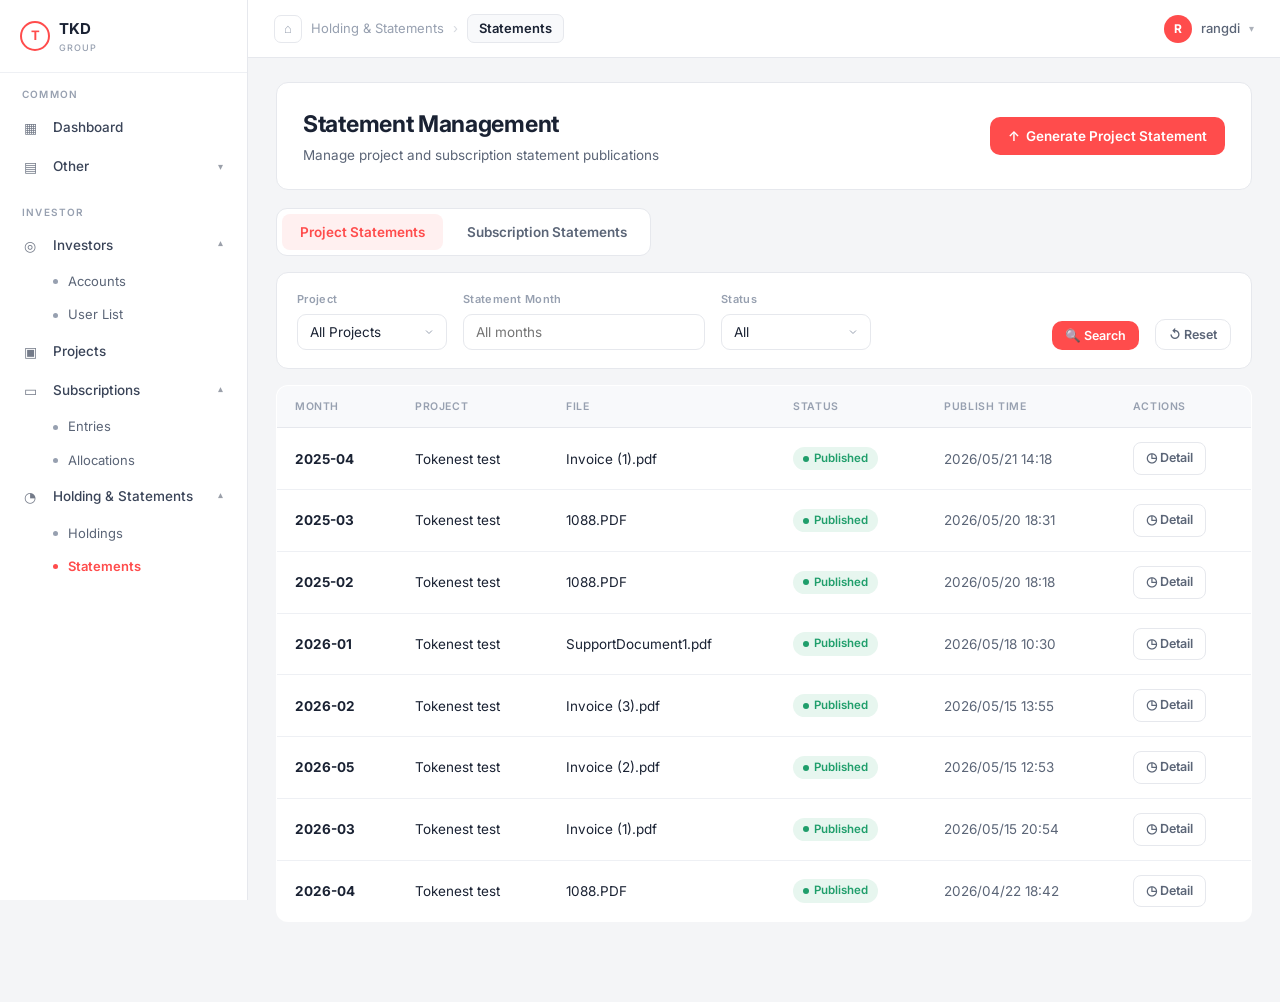
==== agent-style-demo/apps/tokenest-accounting-statement-v2/index_3.html @ a5564f82 "Add files via upload" ====
<!DOCTYPE html>
<html lang="en">
<head>
<meta charset="UTF-8">
<meta name="viewport" content="width=device-width, initial-scale=1.0">
<title>TKD Group · Statement Management</title>
<style>
  @import url('https://fonts.googleapis.com/css2?family=IBM+Plex+Mono:wght@400;500;600&family=Inter:wght@400;500;600;700&display=swap');
  :root{
    --bg:#f4f5f7; --panel:#ffffff; --panel-2:#f8f9fb; --line:#e6e8ed; --line-soft:#eef0f4;
    --ink:#1a2233; --ink-dim:#5b6577; --ink-faint:#97a0b0;
    --accent:#ff4c4c; --accent-dim:#e63b3b; --accent-soft:#fff0f0;
    --navbg:#ffffff; --navink:#3a4458; --navhover:#f4f5f7;
    --green:#1f9e6b; --green-soft:#e7f6ef; --amber:#c98a12; --blue:#2f6fd6;
    --radius:12px; --mono:'IBM Plex Mono',monospace; --sans:'Inter',-apple-system,sans-serif;
  }
  *{box-sizing:border-box;margin:0;padding:0}
  html,body{background:var(--bg);color:var(--ink);font-family:var(--sans);font-size:14px;line-height:1.5;-webkit-font-smoothing:antialiased}
  .app{display:flex;min-height:100vh}
  a{color:inherit;text-decoration:none}

  /* ---------- Sidebar ---------- */
  .side{width:248px;flex:0 0 248px;background:var(--navbg);border-right:1px solid var(--line);padding:0;position:sticky;top:0;height:100vh;overflow-y:auto;display:flex;flex-direction:column}
  .brand{display:flex;align-items:center;gap:9px;padding:18px 20px;border-bottom:1px solid var(--line-soft)}
  .brand .logo{width:30px;height:30px;border-radius:50%;border:2px solid var(--accent);display:flex;align-items:center;justify-content:center}
  .brand .logo b{color:var(--accent);font-size:13px;font-weight:700}
  .brand .nm{font-weight:700;font-size:15px;letter-spacing:.2px}
  .brand .nm small{display:block;font-size:9px;color:var(--ink-faint);font-weight:500;letter-spacing:1px}
  .navsection{padding:14px 12px 4px}
  .navsection .lbl{font-size:10px;letter-spacing:1.2px;text-transform:uppercase;color:var(--ink-faint);font-weight:600;padding:0 10px 6px}
  .navitem{display:flex;align-items:center;gap:11px;padding:9px 12px;border-radius:9px;color:var(--navink);cursor:pointer;font-size:13.5px;font-weight:500;transition:.12s;margin-bottom:1px}
  .navitem:hover{background:var(--navhover)}
  .navitem .ic{width:18px;height:18px;flex:0 0 18px;opacity:.7}
  .navitem .chev{margin-left:auto;font-size:10px;opacity:.5;transition:.15s}
  .navitem.open .chev{transform:rotate(180deg)}
  .subitem{display:flex;align-items:center;gap:10px;padding:7px 12px 7px 41px;border-radius:8px;color:var(--ink-dim);cursor:pointer;font-size:13px;transition:.12s}
  .subitem:hover{background:var(--navhover);color:var(--ink)}
  .subitem .dot{width:5px;height:5px;border-radius:50%;background:var(--ink-faint)}
  .subitem.active{color:var(--accent);font-weight:600}
  .subitem.active .dot{background:var(--accent)}
  .subgroup{overflow:hidden;max-height:0;transition:max-height .2s ease}
  .subgroup.open{max-height:200px}

  /* ---------- Main ---------- */
  .main{flex:1;min-width:0;display:flex;flex-direction:column}
  .topbar{height:58px;border-bottom:1px solid var(--line);display:flex;align-items:center;padding:0 26px;gap:12px;background:var(--panel);position:sticky;top:0;z-index:20}
  .crumbs{display:flex;align-items:center;gap:9px;font-size:13px;color:var(--ink-faint)}
  .crumbs .home{width:28px;height:28px;border-radius:7px;border:1px solid var(--line);display:flex;align-items:center;justify-content:center}
  .crumbs .sep{opacity:.4}
  .crumbs .cur{color:var(--ink);font-weight:600;background:var(--panel-2);padding:4px 11px;border-radius:7px;border:1px solid var(--line)}
  .spacer{flex:1}
  .who{display:flex;align-items:center;gap:9px;font-size:13px;font-weight:500;color:var(--ink-dim)}
  .who .av{width:28px;height:28px;border-radius:50%;background:var(--accent);color:#fff;display:flex;align-items:center;justify-content:center;font-size:12px;font-weight:700}
  .who .chev{font-size:10px;opacity:.5}

  .stage{padding:24px 28px 80px;max-width:1280px;width:100%;margin:0 auto}

  /* page header card */
  .pagehead{background:var(--panel);border:1px solid var(--line);border-radius:var(--radius);padding:24px 26px;display:flex;align-items:center;justify-content:space-between;gap:20px}
  .pagehead h1{font-size:23px;font-weight:700;letter-spacing:-.3px}
  .pagehead p{color:var(--ink-dim);font-size:13.5px;margin-top:3px}

  .btn{display:inline-flex;align-items:center;gap:8px;background:var(--ink);color:#fff;border:none;border-radius:10px;padding:11px 18px;font-size:13.5px;font-weight:600;cursor:pointer;transition:.12s;font-family:var(--sans)}
  .btn:hover{background:#0f1626}
  .btn.accent{background:var(--accent)} .btn.accent:hover{background:var(--accent-dim)}
  .btn.ghost{background:var(--panel);border:1px solid var(--line);color:var(--ink-dim)}
  .btn.ghost:hover{border-color:var(--ink-faint);color:var(--ink)}
  .btn.sm{padding:7px 13px;font-size:12.5px}
  .btn:disabled{opacity:.4;cursor:not-allowed}

  .tabs{display:flex;gap:6px;margin-top:18px;background:var(--panel);border:1px solid var(--line);border-radius:11px;padding:5px;width:fit-content}
  .tab{padding:8px 18px;border-radius:8px;font-size:13.5px;font-weight:600;color:var(--ink-dim);cursor:pointer;transition:.12s}
  .tab.active{background:var(--accent-soft);color:var(--accent)}

  .filterbar{background:var(--panel);border:1px solid var(--line);border-radius:var(--radius);padding:18px 20px;margin-top:16px;display:flex;align-items:flex-end;gap:16px;flex-wrap:wrap}
  .field{display:flex;flex-direction:column;gap:6px}
  .field label{font-size:11px;color:var(--ink-faint);font-weight:600;letter-spacing:.3px}
  .ctrl,select,input{background:var(--panel);border:1px solid var(--line);color:var(--ink);border-radius:9px;padding:9px 12px;font-family:var(--sans);font-size:13.5px;outline:none;transition:.12s;min-width:150px}
  .ctrl:focus,select:focus,input:focus{border-color:var(--accent);box-shadow:0 0 0 3px var(--accent-soft)}
  input[readonly]{background:var(--panel-2);color:var(--ink-dim)}
  input.mono,.mono{font-family:var(--mono)}
  select{appearance:none;background-image:url("data:image/svg+xml;utf8,<svg xmlns='http://www.w3.org/2000/svg' width='12' height='12' viewBox='0 0 24 24' fill='none' stroke='%2397a0b0' stroke-width='2'><path d='M6 9l6 6 6-6'/></svg>");background-repeat:no-repeat;background-position:right 11px center;padding-right:30px}
  .filterbar .grow{flex:1}

  table.list{width:100%;border-collapse:collapse;margin-top:16px;background:var(--panel);border:1px solid var(--line);border-radius:var(--radius);overflow:hidden}
  table.list th{text-align:left;font-size:10.5px;letter-spacing:.6px;text-transform:uppercase;color:var(--ink-faint);font-weight:600;padding:13px 18px;border-bottom:1px solid var(--line);background:var(--panel-2)}
  table.list td{padding:14px 18px;border-bottom:1px solid var(--line-soft);font-size:13.5px}
  table.list tr:last-child td{border-bottom:none}
  table.list tr:hover td{background:var(--panel-2)}
  .badge{display:inline-flex;align-items:center;gap:5px;font-size:11.5px;font-weight:600;padding:3px 10px;border-radius:20px}
  .badge.pub{background:var(--green-soft);color:var(--green)}
  .badge.draft{background:#eef0f4;color:var(--ink-dim)}
  .badge.sched{background:#fff6e6;color:var(--amber)}
  .badge::before{content:"";width:6px;height:6px;border-radius:50%;background:currentColor}
  .linkbtn{display:inline-flex;align-items:center;gap:6px;font-size:12.5px;font-weight:600;color:var(--ink-dim);border:1px solid var(--line);border-radius:8px;padding:6px 12px;cursor:pointer;transition:.12s;background:var(--panel)}
  .linkbtn:hover{border-color:var(--accent);color:var(--accent)}

  .hide{display:none!important}

  /* ---------- Generator ---------- */
  .genbar{display:flex;align-items:center;gap:8px;margin-bottom:18px;flex-wrap:wrap}
  .genback{font-size:13px;color:var(--ink-dim);cursor:pointer;display:inline-flex;align-items:center;gap:6px;font-weight:600}
  .genback:hover{color:var(--accent)}
  .steps{display:flex;gap:6px;flex-wrap:wrap;margin-left:auto}
  .schip{display:flex;align-items:center;gap:8px;padding:7px 13px;border-radius:9px;font-size:12.5px;font-weight:600;color:var(--ink-faint);border:1px solid var(--line);background:var(--panel)}
  .schip .n{width:19px;height:19px;border-radius:6px;border:1px solid var(--line);display:flex;align-items:center;justify-content:center;font-size:10.5px;font-family:var(--mono)}
  .schip.active{color:var(--accent);border-color:var(--accent);background:var(--accent-soft)}
  .schip.active .n{background:var(--accent);color:#fff;border-color:var(--accent)}
  .schip.done{color:var(--ink)}
  .schip.done .n{background:var(--ink);color:#fff;border-color:var(--ink)}

  .gh1{font-size:22px;font-weight:700;letter-spacing:-.3px}
  .gsub{color:var(--ink-dim);font-size:13.5px;margin-top:5px;max-width:760px}
  .card{background:var(--panel);border:1px solid var(--line);border-radius:var(--radius);padding:22px 24px;margin-top:18px}
  .card h3{font-size:14.5px;font-weight:700;display:flex;align-items:center;gap:9px;letter-spacing:-.2px}
  .card h3 .dot{width:7px;height:7px;border-radius:50%;background:var(--accent)}
  .card .hint{font-size:12.5px;color:var(--ink-faint);margin:3px 0 16px}
  .grid{display:grid;gap:16px}.g2{grid-template-columns:1fr 1fr}.g3{grid-template-columns:1fr 1fr 1fr}
  .fl{display:block;font-size:10.5px;letter-spacing:.4px;text-transform:uppercase;color:var(--ink-faint);font-weight:600;margin-bottom:6px}
  .fl input,.fl select,.fl .ctrl{width:100%}
  .actions{display:flex;gap:12px;margin-top:22px;align-items:center}
  .actions .note{color:var(--ink-faint);font-size:12px}
  .seg{display:inline-flex;border:1px solid var(--line);border-radius:9px;overflow:hidden}
  .seg button{padding:8px 16px;font-size:12.5px;font-weight:600;background:var(--panel);border:none;cursor:pointer;color:var(--ink-dim)}
  .seg button.on{background:var(--accent);color:#fff}
  /* read-only display variant: greyed, not clickable, visually distinct from the red active state */
  .seg.ro button{cursor:default}
  .seg.ro button.on{background:var(--ink-faint);color:#fff}
  .seg.ro button:not(.on){color:var(--ink-faint);opacity:.55}

  .uploadzone{border:1.5px dashed var(--line);border-radius:11px;padding:30px;text-align:center;cursor:pointer;transition:.12s;background:var(--panel-2)}
  .uploadzone:hover{border-color:var(--accent);background:var(--accent-soft)}
  .filechip{display:flex;align-items:center;gap:10px;background:var(--panel-2);border:1px solid var(--line);border-radius:9px;padding:10px 13px;margin-top:10px;font-size:12.5px}
  .filechip .ok{color:var(--green);font-weight:600;margin-left:auto}

  table.data{width:100%;border-collapse:collapse;font-size:12.5px;margin-top:4px}
  table.data th{text-align:left;font-size:10px;letter-spacing:.5px;text-transform:uppercase;color:var(--ink-faint);font-weight:600;padding:8px 10px;border-bottom:1px solid var(--line)}
  table.data td{padding:9px 10px;border-bottom:1px solid var(--line-soft);font-family:var(--mono);font-size:12px;vertical-align:top}
  table.data td.lbl{font-family:var(--sans);color:var(--ink-dim)}
  .src{display:inline-block;font-size:9px;letter-spacing:.3px;text-transform:uppercase;padding:2px 7px;border-radius:5px;font-family:var(--sans);font-weight:700}
  .src.f2{background:#e7f6ef;color:var(--green)} .src.ocr{background:#eaf1fb;color:var(--blue)}
  .src.cfg{background:#fbf2e0;color:var(--amber)} .src.man{background:var(--accent-soft);color:var(--accent)}
  .src.calc{background:#eef0f4;color:var(--ink-dim)} .src.cobo{background:#ede9fb;color:#6d4ad8}
  .banner{display:flex;gap:11px;align-items:flex-start;border-radius:10px;padding:13px 15px;font-size:12.5px;margin-top:14px;border:1px solid}
  .banner.ok{background:var(--green-soft);border-color:#bce6d2;color:#176b48}
  .banner.warn{background:#fbf4dd;border-color:#ecd896;color:#7a5c12}
  .banner.info{background:#eaf1fb;border-color:#c3d8f5;color:#1f4f9e}
  .legend{display:flex;flex-wrap:wrap;gap:13px;margin:14px 0 0;font-size:11px;color:var(--ink-dim)}
  .legend span{display:inline-flex;align-items:center;gap:5px}

  /* statement doc */
  .docwrap{background:var(--panel-2);border:1px solid var(--line);border-radius:12px;margin-top:16px;padding:4px}
  .pagetag{text-align:center;font-size:10px;color:var(--ink-faint);padding:10px;letter-spacing:1px;font-weight:600;text-transform:uppercase}
  .doc{background:#fff;color:#1a1a1a;font-family:Georgia,serif;padding:42px 48px;max-width:800px;margin:16px auto;box-shadow:0 4px 24px rgba(20,30,50,.1);position:relative}
  .doc::after{content:"PREVIEW · NOT PUBLISHED";position:absolute;top:46%;left:50%;transform:translate(-50%,-50%) rotate(-22deg);font-family:var(--sans);font-size:42px;font-weight:800;color:rgba(255,76,76,.05);letter-spacing:5px;pointer-events:none;white-space:nowrap}
  .doc .dhead{display:flex;justify-content:space-between;align-items:flex-start;border-bottom:2px solid #1a1a1a;padding-bottom:13px}
  .doc .dlogo{display:flex;align-items:center;gap:9px}
  .doc .dlogo .m{width:26px;height:26px;border-radius:50%;border:2px solid var(--accent);color:var(--accent);display:flex;align-items:center;justify-content:center;font-weight:700;font-size:11px;font-family:var(--sans)}
  .doc .dlogo b{font-family:var(--sans);font-weight:700;font-size:17px;letter-spacing:1px}
  .doc .dtitle{text-align:right}
  .doc .dtitle h2{font-family:var(--sans);font-size:15px;letter-spacing:.5px;font-weight:700}
  .doc .dtitle p{font-size:10.5px;color:#666;font-family:var(--sans);margin-top:2px}
  .doc .meta{display:grid;grid-template-columns:repeat(3,1fr);gap:12px;margin:15px 0 4px;font-family:var(--sans)}
  .doc .meta small{font-size:9px;letter-spacing:.8px;color:#999;text-transform:uppercase;display:block}
  .doc .meta b{font-size:12.5px}
  .doc .sec{font-family:var(--sans);font-size:10.5px;letter-spacing:.4px;font-weight:700;text-transform:uppercase;background:#f0f0f0;padding:6px 10px;margin:20px 0 9px}
  .doc table{width:100%;border-collapse:collapse;font-family:var(--sans);font-size:11px}
  .doc table td{padding:5px 8px;border-bottom:1px solid #eee}
  .doc table td.r{text-align:right;font-variant-numeric:tabular-nums}
  .doc table td.basis{color:#999;font-size:9.5px;font-family:var(--mono)}
  .doc .subt td{font-weight:700;border-top:1px solid #ccc;border-bottom:none}
  .doc .totl td{font-weight:700;background:#f7f7f7}
  .doc .neg{color:var(--accent-dim)} .doc .pos{color:#1a7a48}
  .doc .kpis{display:grid;grid-template-columns:repeat(2,1fr);gap:10px;font-family:var(--sans)}
  .doc .kpi{border:1px solid #eaeaea;border-radius:9px;padding:12px 14px}
  .doc .kpi small{font-size:9px;letter-spacing:.6px;text-transform:uppercase;color:#999;display:block}
  .doc .kpi .v{font-size:18px;font-weight:700;margin-top:4px}
  .doc .kpi .d{font-size:10px;font-weight:600;margin-top:2px}
  .doc .kpi .d.up{color:#1a7a48} .doc .kpi .d.down{color:var(--accent-dim)}
  .doc .foot{margin-top:22px;border-top:1px solid #ddd;padding-top:9px;font-family:var(--sans);font-size:9px;color:#999;display:flex;justify-content:space-between}
  .doc .fnote{font-family:var(--sans);font-size:9.5px;color:#888;margin-top:8px;line-height:1.5}
  .pill{display:inline-block;font-family:var(--sans);font-size:9.5px;font-weight:700;border:1px solid var(--accent);color:var(--accent);border-radius:20px;padding:2px 10px}

  /* radio cards for schedule */
  .rrow{display:flex;gap:10px;margin-top:4px}
  .rcard{flex:1;border:1px solid var(--line);border-radius:11px;padding:13px 15px;cursor:pointer;transition:.12s;background:var(--panel)}
  .rcard:hover{border-color:var(--ink-faint)}
  .rcard.sel{border-color:var(--accent);background:var(--accent-soft);box-shadow:0 0 0 3px var(--accent-soft)}
  .rcard b{font-size:13.5px}.rcard p{font-size:11.5px;color:var(--ink-faint);margin-top:3px}

  .modal-bg{position:fixed;inset:0;background:rgba(20,30,50,.45);backdrop-filter:blur(3px);display:flex;align-items:center;justify-content:center;z-index:100}
  .modal{background:var(--panel);border-radius:15px;width:470px;max-width:92vw;padding:26px;box-shadow:0 30px 80px rgba(0,0,0,.3)}
  .modal h3{font-size:20px;font-weight:700;margin-bottom:8px}
  .modal p{color:var(--ink-dim);font-size:13px}
  .modal .sb{background:var(--panel-2);border:1px solid var(--line);border-radius:10px;padding:14px;margin:15px 0;font-size:12.5px}
  .modal .sb .r{display:flex;justify-content:space-between;padding:4px 0}.modal .sb .r b{font-family:var(--mono)}
  .modal .mact{display:flex;gap:10px;justify-content:flex-end}
</style>
</head>
<body>
<div class="app">
  <!-- ===== SIDEBAR ===== -->
  <aside class="side">
    <div class="brand">
      <div class="logo"><b>T</b></div>
      <div class="nm">TKD<small>GROUP</small></div>
    </div>
    <div class="navsection">
      <div class="lbl">Common</div>
      <div class="navitem"><span class="ic">▦</span>Dashboard</div>
      <div class="navitem"><span class="ic">▤</span>Other<span class="chev">▾</span></div>
    </div>
    <div class="navsection">
      <div class="lbl">Investor</div>
      <div class="navitem open" onclick="togNav(this,'g-inv')"><span class="ic">◎</span>Investors<span class="chev">▾</span></div>
      <div class="subgroup open" id="g-inv">
        <div class="subitem"><span class="dot"></span>Accounts</div>
        <div class="subitem"><span class="dot"></span>User List</div>
      </div>
      <div class="navitem"><span class="ic">▣</span>Projects</div>
      <div class="navitem open" onclick="togNav(this,'g-sub')"><span class="ic">▭</span>Subscriptions<span class="chev">▾</span></div>
      <div class="subgroup open" id="g-sub">
        <div class="subitem"><span class="dot"></span>Entries</div>
        <div class="subitem" title="Investor units / percentage allocation is configured here"><span class="dot"></span>Allocations</div>
      </div>
      <div class="navitem open" onclick="togNav(this,'g-hs')"><span class="ic">◔</span>Holding &amp; Statements<span class="chev">▾</span></div>
      <div class="subgroup open" id="g-hs">
        <div class="subitem"><span class="dot"></span>Holdings</div>
        <div class="subitem active"><span class="dot"></span>Statements</div>
      </div>
    </div>
  </aside>

  <!-- ===== MAIN ===== -->
  <div class="main">
    <div class="topbar">
      <div class="crumbs">
        <span class="home">⌂</span>
        <span>Holding &amp; Statements</span><span class="sep">›</span>
        <span class="cur" id="crumbCur">Statements</span>
      </div>
      <div class="spacer"></div>
      <div class="who"><div class="av">R</div>rangdi<span class="chev">▾</span></div>
    </div>

    <div class="stage">
      <!-- ========== LIST VIEW ========== -->
      <section id="listView">
        <div class="pagehead">
          <div>
            <h1>Statement Management</h1>
            <p>Manage project and subscription statement publications</p>
          </div>
          <button class="btn accent" onclick="openGen()">↑ &nbsp;Generate Project Statement</button>
        </div>

        <div class="tabs">
          <div class="tab active">Project Statements</div>
          <div class="tab">Subscription Statements</div>
        </div>

        <div class="filterbar">
          <div class="field"><label>Project</label>
            <select><option>All Projects</option><option>Tokenest test</option></select></div>
          <div class="field"><label>Statement Month</label>
            <input placeholder="All months" style="min-width:170px"></div>
          <div class="field"><label>Status</label>
            <select><option>All</option><option>Published</option><option>Draft</option><option>Scheduled</option></select></div>
          <div class="grow"></div>
          <button class="btn accent sm">🔍 Search</button>
          <button class="btn ghost sm">↺ Reset</button>
        </div>

        <table class="list">
          <thead><tr><th>Month</th><th>Project</th><th>File</th><th>Status</th><th>Publish Time</th><th>Actions</th></tr></thead>
          <tbody id="listBody"></tbody>
        </table>
      </section>

      <!-- ========== GENERATOR (5-step) injected here ========== -->
      <section id="genView" class="hide"></section>
    </div>
  </div>
</div>
<div id="modalMount"></div>
<div id="toast" class="hide" style="position:fixed;bottom:26px;left:50%;transform:translateX(-50%);background:var(--ink);color:#fff;padding:12px 22px;border-radius:30px;font-weight:600;font-size:13px;z-index:200;box-shadow:0 10px 30px rgba(0,0,0,.25)"></div>

<script>
function togNav(el,id){el.classList.toggle('open');document.getElementById(id).classList.toggle('open');}
const fmt=(n,d=2)=>n.toLocaleString('en-US',{minimumFractionDigits:d,maximumFractionDigits:d});
const btc=(n)=>n.toLocaleString('en-US',{minimumFractionDigits:6,maximumFractionDigits:8});
const usd=(n)=>'$'+fmt(n,2);
const pct=(n,d=2)=>fmt(n*100,d)+'%';
function toast(m){const t=document.getElementById('toast');t.textContent=m;t.classList.remove('hide');setTimeout(()=>t.classList.add('hide'),2600);}

/* existing published statements (mirrors the real platform list) */
const LIST=[
  ['2025-04','Tokenest test','Invoice (1).pdf','pub','2026/05/21 14:18'],
  ['2025-03','Tokenest test','1088.PDF','pub','2026/05/20 18:31'],
  ['2025-02','Tokenest test','1088.PDF','pub','2026/05/20 18:18'],
  ['2026-01','Tokenest test','SupportDocument1.pdf','pub','2026/05/18 10:30'],
  ['2026-02','Tokenest test','Invoice (3).pdf','pub','2026/05/15 13:55'],
  ['2026-05','Tokenest test','Invoice (2).pdf','pub','2026/05/15 12:53'],
  ['2026-03','Tokenest test','Invoice (1).pdf','pub','2026/05/15 20:54'],
  ['2026-04','Tokenest test','1088.PDF','pub','2026/04/22 18:42'],
];
function renderList(){
  document.getElementById('listBody').innerHTML=LIST.map(r=>`
    <tr><td><b>${r[0]}</b></td><td>${r[1]}</td><td>${r[2]}</td>
    <td><span class="badge ${r[3]}">${r[3]==='pub'?'Published':r[3]==='draft'?'Draft':'Scheduled'}</span></td>
    <td style="color:var(--ink-dim)">${r[4]}</td>
    <td><span class="linkbtn" onclick="openGen()">◷ Detail</span></td></tr>`).join('');
}
renderList();

function openGen(){
  document.getElementById('listView').classList.add('hide');
  document.getElementById('genView').classList.remove('hide');
  document.getElementById('crumbCur').textContent='Generate Statement';
  buildGenerator();
  go(1);
  window.scrollTo({top:0});
}
function backToList(){
  document.getElementById('genView').classList.add('hide');
  document.getElementById('listView').classList.remove('hide');
  document.getElementById('crumbCur').textContent='Statements';
  window.scrollTo({top:0});
}

/* ===================== GENERATOR ===================== */
const S={
  // Step 1 — read-only, from Subscriptions › Allocations
  investor:'John D. XX', invId:'TKD-INV-00047', wallet:'bc1qxy2…x0w1h',
  shareMode:'UNITS',            // 'UNITS' | 'PERCENT' (how allocation is defined upstream)
  units:50, pool:900, sharePct:0.0556,
  equipCap:213350, cashInit:30000, totSub:243350,
  method:'OPEX_FROM_BTC_AND_RESERVES',
  rmName:'Sarah Lim, CFA',
  // Step 2
  month:'Feb 1 – Feb 28 2026', monthKey:'2026-02', days:28, stmtNo:'TKD-2026-02-0047',
  openBal:0.0, wdr:0.02000000,
  btcPrice:96400,               // SINGLE F2Pool BTC price for all BTC↔USD
  rsvOpen:18500.00, rsvDraw:6000.00, rsvTopup:0.00,
  priorCloseBTC:0.065828, priorCloseRsv:18500.00,
  isFirst:false,
  // Step 3
  billsLoaded:false, sched:'now'
};
function share(){ return S.shareMode==='PERCENT'? S.sharePct : S.units/S.pool; }
function shareLabel(){ return S.shareMode==='PERCENT'
  ? pct(S.sharePct)+' of fleet'
  : S.units+' / '+S.pool+' ('+pct(S.units/S.pool)+')'; }

/* F2Pool + YIMIAO (Feb 2026). F2Pool is the source of truth. */
const REAL={
  fleetBTC:2.993226,              // F2Pool fleet mined — TRUTH
  yimiaoFleetBTC:2.99180,         // YIMIAO bill (whole-fleet) — differs slightly
  powerPre:144397.47, powerTax:21515.22, powerTotal:165912.69, hostingFee:46579.83,
  insuranceFee:3520.28, custodyFee:1500.00, complianceFee:1250.00, repairsFee:0.00,
  fixedOpexSub:6270.28, phSub:212492.52, fleetOpexTotal:218762.80,
  uptime:0.99, fleetMW:3.50, networkDiff:109.4, hashprice:0.0554,
  operatorFeeRate:0.06, adminFeeRate:0.04,
  uptimePrior:0.986, diffPrior:112.0, hashpricePrior:0.0517,
  dailyHash:[217807,213084,219065,221083,214988,212354,209864,217943,212377,220010,219963,213930,221925,210722,220504,219980,216470,214426,220269,220688,218651,212474,210554,210829,217758,214318,212980,217919]
};

let CALC={};  // computed each time
function compute(){
  const sh=share();
  const invBTC=REAL.fleetBTC*sh;                         // F2Pool gross, pro-rata
  const opexInv=REAL.fleetOpexTotal*sh;                  // pro-rata opex (USD)
  const isRsv=S.method==='OPEX_FROM_BTC_AND_RESERVES';
  const draw=isRsv?S.rsvDraw:0;
  const opexFromBTC=opexInv-draw;                        // USD funded from BTC
  const opexFromBTC_btc=opexFromBTC/S.btcPrice;          // → BTC at F2Pool price
  const operFee=invBTC*REAL.operatorFeeRate;
  const adminFee=invBTC*REAL.adminFeeRate;
  const totFee=operFee+adminFee;
  const netBTC=invBTC-opexFromBTC_btc-totFee;
  const netUSD=netBTC*S.btcPrice;
  const rsvClose=S.rsvOpen-draw+S.rsvTopup;
  const runway=draw>0?rsvClose/draw:null;
  const netEco=netUSD-draw;                               // economic return
  const netEcoYieldM=netEco/S.totSub, netEcoYieldA=netEcoYieldM*12;
  const afterMine=S.openBal+invBTC, afterOpex=afterMine-opexFromBTC_btc,
        afterFee=afterOpex-totFee, closing=afterFee-S.wdr;
  CALC={sh,invBTC,opexInv,isRsv,draw,opexFromBTC,opexFromBTC_btc,operFee,adminFee,totFee,
        netBTC,netUSD,rsvClose,runway,netEco,netEcoYieldM,netEcoYieldA,closing};
  return CALC;
}

/* ---- step nav ---- */
function go(step){
  S._step=step;
  for(let i=1;i<=5;i++){
    const sec=document.getElementById('gs'+i); if(sec)sec.classList.toggle('hide',i!==step);
    const chip=document.getElementById('chip'+i);
    if(chip){chip.classList.toggle('active',i===step);chip.classList.toggle('done',i<step);}
  }
  if(step===4)buildReview();
  if(step===5)buildDocs();
  window.scrollTo({top:0,behavior:'smooth'});
}

/* ---- build the whole generator DOM once ---- */
function buildGenerator(){
  document.getElementById('genView').innerHTML=`
  <div class="genbar">
    <span class="genback" onclick="backToList()">← Back to statements</span>
    <div class="steps">
      ${['Setup','Period & Reserves','Upload Bill','Review & Validate','Preview & Publish']
        .map((t,i)=>`<div class="schip${i===0?' active':''}" id="chip${i+1}"><span class="n">${i+1}</span>${t}</div>`).join('')}
    </div>
  </div>
  <div id="gs1"></div><div id="gs2" class="hide"></div><div id="gs3" class="hide"></div>
  <div id="gs4" class="hide"></div><div id="gs5" class="hide"></div>`;
  buildStep1();buildStep2();buildStep3();
  document.getElementById('gs4').innerHTML=stepFrame(4,'Data Review &amp; Validate',
    'Finance-only view of every field, its source, and all validation results. The investor never sees this. F2Pool is the source of truth for production and pricing.',
    `<div class="legend">
      <span><i class="src f2">F2POOL</i> mining + price</span>
      <span><i class="src ocr">OCR</i> YIMIAO bill</span>
      <span><i class="src cobo">COBO</i> wallet statement</span>
      <span><i class="src cfg">CONFIG</i> platform</span>
      <span><i class="src man">MANUAL</i> finance</span>
      <span><i class="src calc">CALC</i> derived</span></div>
      <div id="reviewBody"></div>`,
    `<button class="btn ghost" onclick="go(3)">← Back</button><button class="btn accent" onclick="go(5)">Generate statements →</button>`);
  document.getElementById('gs5').innerHTML=stepFrame(5,'Preview &amp; Publish',
    'Two documents from one dataset: Client Summary (1pp) and Data Appendix. Preview only until published.',
    `<div id="docsBody"></div>
     <div class="card"><h3><span class="dot"></span>Publish schedule</h3>
      <div class="hint">Auto-publish is off by default. (Maker-checker dual approval will live in a later version.)</div>
      <div class="rrow" id="schedRow">
        <div class="rcard sel" data-s="now" onclick="pickSched(this)"><b>Publish now</b><p>Release to investor portal &amp; email.</p></div>
        <div class="rcard" data-s="schedule" onclick="pickSched(this)"><b>Schedule</b><p>Release at a chosen time.</p></div>
        <div class="rcard" data-s="draft" onclick="pickSched(this)"><b>Save as draft</b><p>Keep internal; don't release.</p></div>
      </div>
      <div id="schedWhen" class="hide" style="margin-top:14px;max-width:280px">
        <label class="fl">Release at</label><input type="datetime-local" value="2026-03-01T09:00"></div></div>`,
    `<button class="btn ghost" onclick="go(4)">← Back</button><button class="btn accent" id="pubBtn" onclick="askPublish()">Publish statements</button>`);
}
function stepFrame(n,title,sub,body,actions){
  return `<div class="gh1">${title}</div><div class="gsub">${sub}</div>${body}<div class="actions">${actions}</div>`;
}

/* ---------- STEP 1 ---------- */
function buildStep1(){
  document.getElementById('gs1').innerHTML=stepFrame(1,'Statement Setup',
    'Pick the project and investor. Allocation is read-only here — units or percentage are configured in Subscriptions › Allocations.',
    `<div class="card">
      <h3><span class="dot"></span>Project &amp; investor</h3>
      <div class="hint">One YIMIAO bill covers the whole project pool; this allocation slices it to the chosen investor.</div>
      <div class="grid g2">
        <div><label class="fl">Project</label><select><option>Tokenest test · S21 Pro Pool</option></select></div>
        <div><label class="fl">Investor</label>
          <select id="f_inv" onchange="onInvChange()">
            <option value="John D. XX|TKD-INV-00047|bc1qxy2…x0w1h|UNITS|50|900|0.0556">John D. XX · TKD-INV-00047 (units)</option>
            <option value="Aiko T.|TKD-INV-00031|bc1q8h4…m2v9p|PERCENT|0|500|0.0556">Aiko T. · TKD-INV-00031 (percentage)</option>
          </select></div>
      </div>
      <div class="card" style="margin-top:16px;background:var(--panel-2)">
        <h3 style="font-size:13px"><span class="dot"></span>Allocation <span class="src calc" style="margin-left:4px">read-only · from Allocations</span></h3>
        <div class="hint">How this investor's share is defined upstream. Both forms are supported.</div>
        <div class="grid g3">
          <div><label class="fl">Defined as</label><div class="seg ro" id="modeSeg">
            <button class="${S.shareMode==='UNITS'?'on':''}" disabled>Units</button>
            <button class="${S.shareMode==='PERCENT'?'on':''}" disabled>Percentage</button></div></div>
          <div><label class="fl">Investor units owned</label><input id="d_units" readonly></div>
          <div><label class="fl">Total pool units</label><input id="d_pool" readonly></div>
        </div>
        <div class="grid g3" style="margin-top:12px">
          <div><label class="fl">Percentage of fleet</label><input id="d_pct" readonly></div>
          <div><label class="fl">Pro-rata share applied</label><input class="mono" id="d_share" readonly></div>
          <div><label class="fl">Opex mode</label><input id="d_mode" value="BTC + Reserves" readonly></div>
        </div>
      </div>
      <div class="grid g3" style="margin-top:16px">
        <div><label class="fl">Equipment capital</label><input class="mono" id="d_eq" readonly></div>
        <div><label class="fl">Cash reserve (initial)</label><input class="mono" id="d_cr" readonly></div>
        <div><label class="fl">Total subscription</label><input class="mono" id="d_ts" readonly></div>
      </div>
    </div>`,
    `<button class="btn accent" onclick="go(2)">Continue →</button>
     <span class="note">Allocation edits happen in Subscriptions › Allocations.</span>`);
  fillStep1();
}
function onInvChange(){
  const v=document.getElementById('f_inv').value.split('|');
  S.investor=v[0];S.invId=v[1];S.wallet=v[2];S.shareMode=v[3];
  S.units=+v[4];S.pool=+v[5];S.sharePct=+v[6];
  // refresh seg + fields
  const seg=document.getElementById('modeSeg');
  seg.children[0].className=S.shareMode==='UNITS'?'on':'';
  seg.children[1].className=S.shareMode==='PERCENT'?'on':'';
  fillStep1();
}
function fillStep1(){
  document.getElementById('d_units').value=S.shareMode==='UNITS'?S.units:'— (defined by %)';
  document.getElementById('d_pool').value=S.pool||'—';
  document.getElementById('d_pct').value=pct(share(),4);
  document.getElementById('d_share').value=shareLabel();
  document.getElementById('d_eq').value=usd(S.equipCap);
  document.getElementById('d_cr').value=usd(S.cashInit);
  document.getElementById('d_ts').value=usd(S.totSub);
}

/* ---------- STEP 2 ---------- */
function buildStep2(){
  document.getElementById('gs2').innerHTML=stepFrame(2,'Period, Pricing &amp; Cash Reserves',
    'Set the statement period, the BTC ledger inputs, and how this period\u2019s operating cost is split between BTC and the USD cash reserve.',
    `<div class="card">
      <h3><span class="dot"></span>Statement period</h3>
      <div class="hint">Determines days in period and the statement number.</div>
      <div class="grid g3">
        <div><label class="fl">Month</label><select id="f_month" onchange="onMonth()">
          <option value="2026-02|Feb 1 – Feb 28 2026|28">February 2026</option>
          <option value="2026-03|Mar 1 – Mar 31 2026|31">March 2026</option></select></div>
        <div><label class="fl">Days in period <span class="src calc">derived</span></label><input class="mono" id="f_days" value="28" readonly></div>
        <div><label class="fl">Statement number <span class="src calc">auto</span></label><input class="mono" id="f_stmtno" value="TKD-2026-02-0047" readonly></div>
      </div>
    </div>

    <div class="card">
      <h3><span class="dot"></span>BTC ledger</h3>
      <div class="hint">Balances and withdrawals come from the uploaded Cobo wallet statement. BTC price is the third-party F2Pool price used for all conversions.</div>
      <div class="grid g3">
        <div><label class="fl">Opening balance — BTC <span class="src cobo">Cobo stmt</span></label><input class="mono" id="f_open" value="0.00358800" oninput="S.openBal=+this.value||0;syncSplit()"></div>
        <div><label class="fl">Investor withdrawal — BTC <span class="src cobo">Cobo stmt</span></label><input class="mono" id="f_wdr" value="0.02000000" oninput="S.wdr=+this.value||0;syncSplit()"></div>
        <div><label class="fl">BTC price <span class="src f2">F2Pool · 3rd-party</span></label><input class="mono" id="f_price" value="96400" oninput="S.btcPrice=+this.value||0;syncSplit()"></div>
      </div>
      <div class="grid g3" style="margin-top:14px">
        <div><label class="fl">Operating cost from BTC <span class="src calc">derived</span></label><input class="mono" id="f_opexbtc_btc" readonly></div>
        <div><label class="fl">Platform fees deducted <span class="src calc">6% + 4%</span></label><input class="mono" id="f_fees_btc" readonly></div>
        <div></div>
      </div>
    </div>

    <div class="card">
      <h3><span class="dot"></span>Cash reserves</h3>
      <div class="hint">After OCR/API import gives the total pro-rata operating cost, Finance chooses how much is funded from the USD reserve vs. from BTC. The two boxes are linked — edit either and the other updates. Draw approval (maker-checker) and reserve refill live in the wallet-management module.</div>
      <div class="banner info"><span>ℹ</span><div>Total operating cost this period (pro-rata, from OCR): <b id="opexTotLbl">$12,153.49</b>. Split it below.</div></div>
      <div class="grid g3" style="margin-top:14px">
        <div><label class="fl">Reserve opening balance <span class="src man">bank stmt</span></label><input class="mono" id="f_rsvopen" value="18500" oninput="S.rsvOpen=+this.value||0;syncSplit()"></div>
        <div><label class="fl">Operating costs from USD (reserve) <span class="src man">finance</span></label><input class="mono" id="f_fromusd" value="6000" oninput="splitFromUSD(+this.value||0)"></div>
        <div><label class="fl">Operating costs from BTC <span class="src man">finance · linked</span></label><input class="mono" id="f_frombtc_usd" value="6153.49" oninput="splitFromBTC(+this.value||0)"></div>
      </div>
      <div class="grid g3" style="margin-top:14px">
        <div><label class="fl">Top-up from BTC deduction <span class="src cfg">wallet module</span></label><input class="mono" id="f_topup" value="0.00" readonly></div>
        <div><label class="fl">Reserve closing balance <span class="src calc">derived</span></label><input class="mono" id="f_rsvclose" readonly></div>
        <div></div>
      </div>
    </div>

    <div class="card">
      <h3><span class="dot"></span>Live impact preview</h3>
      <div class="hint">How this split flows through to the investor — updates as you type.</div>
      <div id="livePreview"></div>
    </div>`,
    `<button class="btn ghost" onclick="go(1)">← Back</button><button class="btn accent" onclick="go(3)">Continue →</button>`);
  syncSplit();
}
function onMonth(){const v=document.getElementById('f_month').value.split('|');S.monthKey=v[0];S.month=v[1];S.days=+v[2];
  document.getElementById('f_days').value=v[2];S.stmtNo='TKD-'+v[0]+'-0047';
  document.getElementById('f_stmtno').value=S.stmtNo;}

/* opex split: total (USD) = fromUSD (reserve draw) + fromBTC. Linked inputs. */
function opexTotalUSD(){ return REAL.fleetOpexTotal*share(); }
function splitFromUSD(v){
  const tot=opexTotalUSD();
  S.rsvDraw=Math.max(0,Math.min(v,tot));
  document.getElementById('f_frombtc_usd').value=fmt(tot-S.rsvDraw);
  syncSplit(true);
}
function splitFromBTC(v){
  const tot=opexTotalUSD();
  const fromBTC=Math.max(0,Math.min(v,tot));
  S.rsvDraw=tot-fromBTC;
  document.getElementById('f_fromusd').value=fmt(S.rsvDraw);
  syncSplit(true);
}
function syncSplit(skipInputs){
  const c=compute();
  const tot=opexTotalUSD();
  document.getElementById('opexTotLbl').textContent=usd(tot);
  if(!skipInputs){
    document.getElementById('f_fromusd').value=fmt(c.draw);
    document.getElementById('f_frombtc_usd').value=fmt(c.opexFromBTC);
  }
  document.getElementById('f_opexbtc_btc').value=btc(c.opexFromBTC_btc)+' BTC';
  document.getElementById('f_fees_btc').value=btc(c.totFee)+' BTC';
  document.getElementById('f_rsvclose').value=usd(c.rsvClose);
  document.getElementById('livePreview').innerHTML=livePreviewHTML(c);
}
function livePreviewHTML(c){
  const netAfterOpex=c.invBTC-c.opexFromBTC_btc;
  const row=(l,b,v,cls)=>`<tr><td class="lab">${l}</td><td class="basis">${b||''}</td><td class="r ${cls||''}">${v}</td></tr>`;
  return `<table style="width:100%;border-collapse:collapse;font-family:var(--sans);font-size:12px">
    <style>#livePreview td{padding:7px 9px;border-bottom:1px solid var(--line-soft)}#livePreview .r{text-align:right;font-variant-numeric:tabular-nums}#livePreview .basis{color:var(--ink-faint);font-size:10px;font-family:var(--mono)}#livePreview .lab{color:var(--ink-dim)}#livePreview .pos{color:var(--green)}#livePreview .neg{color:var(--accent)}#livePreview .subt td{font-weight:700;border-top:1px solid var(--line)}#livePreview .totl td{font-weight:700;background:var(--panel-2)}</style>
    ${row('Gross BTC mined (pro-rata)',shareLabel()+' × '+btc(REAL.fleetBTC),'+'+btc(c.invBTC),'pos')}
    ${row('Less: operating cost from BTC','('+usd(c.opexInv)+' − '+usd(c.draw)+' reserve) ÷ '+usd(S.btcPrice,0),'−'+btc(c.opexFromBTC_btc),'neg')}
    `+`<tr class="subt"><td class="lab">Net BTC after operating costs</td><td></td><td class="r">+${btc(netAfterOpex)}</td></tr>`+`
    ${row('Less: platform fees (6% + 4%)','10% × '+btc(c.invBTC),'−'+btc(c.totFee),'neg')}
    <tr class="totl"><td class="lab">Net BTC to investor</td><td></td><td class="r pos">+${btc(c.netBTC)} ₿</td></tr>
    ${row('Net economic return','net USD '+usd(c.netUSD)+' − reserve drawdown '+usd(c.draw),usd(c.netEco))}
    ${row('Reserve','opening '+usd(S.rsvOpen)+' − draw '+usd(c.draw),'closing '+usd(c.rsvClose))}
  </table>`;
}

/* ---------- STEP 3 ---------- */
function buildStep3(){
  document.getElementById('gs3').innerHTML=stepFrame(3,'Upload YIMIAO Bill',
    'Attach the project-level supplier invoices for this month (power + management fee). OCR extracts the figures; F2Pool remains the source of truth where they differ.',
    `<div class="card">
      <h3><span class="dot"></span>Supplier invoices · YIMIAO TECH PTE. LTD.</h3>
      <div class="hint">Project + month level. Demo is pre-loaded with the Feb 2026 bills.</div>
      <div class="uploadzone" onclick="loadBills()">
        <div style="font-size:24px;margin-bottom:6px">📄</div><b>Drop YIMIAO PDFs here</b>
        <p style="color:var(--ink-faint);font-size:12px;margin-top:4px">power/operating-cost.pdf · management-fee.pdf — OCR</p></div>
      <div id="billChips"></div>
    </div>`,
    `<button class="btn ghost" onclick="go(2)">← Back</button><button class="btn accent" id="b3next" disabled onclick="go(4)">Run OCR &amp; continue →</button>`);
}
function loadBills(){
  S.billsLoaded=true;
  document.getElementById('billChips').innerHTML=
    `<div class="filechip">📄 YIMIAO_Operating-Cost_Feb2026.pdf <span class="ok">OCR ✓</span></div>
     <div class="filechip">📄 YIMIAO_Management-Fee_Feb2026.pdf <span class="ok">OCR ✓</span></div>
     <div class="banner ok"><span>✓</span><div>2 invoices ingested &amp; backed up. Whole-fleet figures parsed. Note: YIMIAO fleet BTC (${btc(REAL.yimiaoFleetBTC)}) differs from F2Pool (${btc(REAL.fleetBTC)}) — <b>F2Pool is used</b> (see validation V026).</div></div>`;
  document.getElementById('b3next').disabled=false;
}

/* ---------- STEP 4: review ---------- */
function rrow(l,v,s){return `<tr><td class="lbl">${l}</td><td>${v}</td><td><span class="src ${s.c}">${s.t}</span></td></tr>`;}
function vrow(id,rule,result,pass){return `<tr><td class="lbl">${id}</td><td style="font-family:var(--sans)">${rule}</td><td>${result}</td><td><span class="src ${pass?'f2':'man'}">${pass?'PASS':'CHECK'}</span></td></tr>`;}
function buildReview(){
  const c=compute();
  const devBTC=Math.abs(REAL.fleetBTC-REAL.yimiaoFleetBTC);
  const body=`
   <div class="card"><h3><span class="dot"></span>Production &amp; price <span class="src f2" style="margin-left:4px">F2POOL — source of truth</span></h3>
   <table class="data"><thead><tr><th style="width:38%">Field</th><th>Value</th><th>Source</th></tr></thead><tbody>
     ${rrow('Fleet BTC mined (F2Pool)',btc(REAL.fleetBTC)+' BTC',{c:'f2',t:'F2Pool'})}
     ${rrow('YIMIAO bill fleet BTC (whole-fleet)',btc(REAL.yimiaoFleetBTC)+' BTC',{c:'ocr',t:'OCR'})}
     ${rrow('F2Pool BTC price',usd(S.btcPrice,0),{c:'f2',t:'F2Pool'})}
     ${rrow('Fleet uptime',pct(REAL.uptime),{c:'f2',t:'F2Pool'})}
   </tbody></table></div>

   <div class="card"><h3><span class="dot"></span>Operating costs (whole-fleet, from YIMIAO) <span class="src ocr" style="margin-left:4px">OCR</span></h3>
   <table class="data"><tbody>
     ${rrow('Power (pre-tax)',usd(REAL.powerPre),{c:'ocr',t:'OCR'})}
     ${rrow('Power tax',usd(REAL.powerTax),{c:'ocr',t:'OCR'})}
     ${rrow('Hosting',usd(REAL.hostingFee),{c:'ocr',t:'OCR'})}
     ${rrow('Insurance / custody / audit (fixed)',usd(REAL.fixedOpexSub),{c:'ocr',t:'OCR'})}
     ${rrow('Total fleet operating cost',usd(REAL.fleetOpexTotal),{c:'ocr',t:'OCR'})}
   </tbody></table></div>

   <div class="card"><h3><span class="dot"></span>Investor allocation &amp; reserves <span class="src calc" style="margin-left:4px">CALC</span></h3>
   <table class="data"><tbody>
     ${rrow('Pro-rata share',shareLabel(),{c:'calc',t:'CALC'})}
     ${rrow('Investor BTC mined',btc(c.invBTC)+' BTC',{c:'calc',t:'CALC'})}
     ${rrow('Pro-rata opex (USD)',usd(c.opexInv),{c:'calc',t:'CALC'})}
     ${rrow('Funded from reserve',usd(c.draw),{c:'man',t:'MANAGER'})}
     ${rrow('Funded from BTC',usd(c.opexFromBTC)+' = '+btc(c.opexFromBTC_btc)+' BTC',{c:'calc',t:'CALC'})}
     ${rrow('Operator fee (6%) / Admin fee (4%)',btc(c.operFee)+' / '+btc(c.adminFee)+' BTC',{c:'cfg',t:'split'})}
     ${rrow('Reserve closing',usd(c.rsvClose),{c:'calc',t:'CALC'})}
     ${rrow('Opening BTC / Withdrawal',btc(S.openBal)+' / '+btc(S.wdr),{c:'cobo',t:'COBO'})}
   </tbody></table></div>

   <div class="card"><h3><span class="dot"></span>Validations <span class="src calc" style="margin-left:4px">server-side</span></h3>
   <div class="hint">In production these run real numeric comparisons (the prototype previously faked them). Shown here with live computed inputs.</div>
   <table class="data"><thead><tr><th>ID</th><th>Rule</th><th>Result</th><th></th></tr></thead><tbody>
     ${vrow('V003','Waterfall ties out',btc(c.invBTC)+' − '+btc(c.opexFromBTC_btc)+' − '+btc(c.totFee)+' = '+btc(c.netBTC),true)}
     ${vrow('V026','Operator BTC vs F2Pool (tol 0.001)','Δ '+devBTC.toFixed(6)+' BTC → F2Pool used',devBTC<0.001)}
     ${vrow('V018','Reserve draw ≤ min(opening, opex)',usd(c.draw)+' ≤ '+usd(Math.min(S.rsvOpen,c.opexInv)),c.draw<=Math.min(S.rsvOpen,c.opexInv))}
     ${vrow('V023','Reserve runway ≥ 3 mo (warn)',c.runway?c.runway.toFixed(1)+' mo':'—',!c.runway||c.runway>=3)}
     ${vrow('V020','Economic return invariance',usd(c.netEco)+' ≈ BTC-only counterfactual',true)}
     ${vrow('V027','Both invoices uploaded',S.billsLoaded?'2 / 2':'0 / 2',S.billsLoaded)}
   </tbody></table></div>`;
  document.getElementById('reviewBody').innerHTML=body;
}

/* ---------- STEP 5: documents ---------- */
function deltaTile(label,val,delta,inverted){
  const up=delta>=0; const good=inverted?!up:up;
  return `<div class="kpi"><small>${label}</small><div class="v">${val}</div>
    <div class="d ${good?'up':'down'}">${up?'▲':'▼'} ${Math.abs(delta).toFixed(1)}${inverted?'%':''} vs prior</div></div>`;
}
function buildDocs(){
  const c=compute();
  const dash=S.isFirst;
  const upUpt=((REAL.uptime-REAL.uptimePrior)*100);
  const upDiff=((REAL.networkDiff-REAL.diffPrior)/REAL.diffPrior*100);
  const upHp=((REAL.hashprice-REAL.hashpricePrior)/REAL.hashpricePrior*100);
  /* ----- Client Summary ----- */
  const summary=`
   <div class="doc">
     <div class="dhead"><div class="dlogo"><div class="m">T</div><b>TKD</b></div>
       <div class="dtitle"><h2>MONTHLY MINING STATEMENT · SUMMARY</h2><p>${S.stmtNo}</p><p>Period ${S.month}</p></div></div>
     <div class="meta">
       <div><small>Investor</small><b>${S.investor}</b></div>
       <div><small>Account</small><b>${S.invId}</b></div>
       <div><small>Wallet</small><b>${S.wallet}</b></div></div>
     <div class="sec">Executive snapshot</div>
     <div class="kpis">
       <div class="kpi"><small>Net BTC distributed</small><div class="v">${btc(c.netBTC)} ₿</div><div class="d">${usd(c.netUSD)}</div></div>
       <div class="kpi"><small>Net economic return</small><div class="v">${usd(c.netEco)}</div><div class="d">after ${usd(c.draw)} reserve drawdown</div></div>
       <div class="kpi"><small>Net economic yield</small><div class="v">${pct(c.netEcoYieldM)}</div><div class="d">${pct(c.netEcoYieldA)} annualized · on ${usd(S.totSub,0)}</div></div>
       <div class="kpi"><small>Closing balances</small><div class="v">${btc(c.closing)} ₿</div><div class="d">+ ${usd(c.rsvClose)} cash reserve</div></div>
     </div>
     <div class="sec">Multi-period</div>
     <table>
       <tr><td></td><td class="r"><b>Current</b></td><td class="r">Prior</td><td class="r">YTD</td><td class="r">ITD</td></tr>
       <tr><td>Net BTC</td><td class="r">${btc(c.netBTC)}</td><td class="r">${dash?'—':btc(0.085828)}</td><td class="r">${dash?'—':btc(c.netBTC)}</td><td class="r">${dash?'—':btc(0.52)}</td></tr>
       <tr><td>Net economic yield</td><td class="r">${pct(c.netEcoYieldM)}</td><td class="r">${dash?'—':'0.86%'}</td><td class="r">${dash?'—':pct(c.netEcoYieldM)}</td><td class="r">${dash?'—':'11.0%'}</td></tr>
       <tr><td>Fleet uptime</td><td class="r">${pct(REAL.uptime)}</td><td class="r">${dash?'—':pct(REAL.uptimePrior)}</td><td class="r">—</td><td class="r">—</td></tr>
     </table>
     <div class="sec">Account activity — BTC ledger</div>
     <table>
       <tr><td>Opening balance</td><td class="r">${btc(S.openBal)}</td></tr>
       <tr><td>Investor BTC mined (gross, pro-rata)</td><td class="r pos">+${btc(c.invBTC)}</td></tr>
       <tr><td>Operating costs (BTC-funded portion)*</td><td class="r neg">−${btc(c.opexFromBTC_btc)}</td></tr>
       <tr><td>Platform fees (operator 6% + admin 4%)</td><td class="r neg">−${btc(c.totFee)}</td></tr>
       <tr><td>Withdrawal</td><td class="r neg">−${btc(S.wdr)}</td></tr>
       <tr class="totl"><td>Closing balance</td><td class="r">${btc(c.closing)}</td></tr>
     </table>
     <div class="fnote">* ${usd(c.draw)} of this month's ${usd(c.opexInv)} operating cost was funded from your cash reserve (USD), so less BTC was deducted and your reserve fell to ${usd(c.rsvClose)}. Your total economic return (${usd(c.netEco)}) is unchanged by this.</div>
     <div class="sec">Manager commentary</div>
     <div style="font-family:var(--sans);font-size:11px;color:#444;line-height:1.6">Net distribution this period reflects stable fleet uptime of ${pct(REAL.uptime)} and a ${Math.abs(upDiff).toFixed(1)}% ${upDiff<0?'decrease':'increase'} in network difficulty. Operating costs were partially funded from cash reserves per your mandate; remaining reserve runway is approximately ${c.runway?c.runway.toFixed(1):'—'} months. — ${S.rmName}</div>
     <div class="foot"><span>TKD Group · Private &amp; Confidential</span><span>Client Summary</span></div>
   </div>`;

  /* ----- Data Appendix ----- */
  const dailyRows=REAL.dailyHash.map((h,i)=>{
    const d=String(i+1).padStart(2,'0');
    const dayBtc=REAL.fleetBTC*(h/REAL.dailyHash.reduce((a,b)=>a+b,0));
    return `<tr><td>${d} Feb 2026</td><td class="r">${fmt(h,0)} TH/s</td><td style="font-family:var(--mono);font-size:9px;color:#aaa">${(Math.random().toString(16).slice(2,10))}…</td><td class="r">${dayBtc.toFixed(8)}</td></tr>`;
  }).join('');
  const appendix=`
   <div class="doc">
     <div class="dhead"><div class="dlogo"><div class="m">T</div><b>TKD</b></div>
       <div class="dtitle"><h2>DATA APPENDIX</h2><p>${S.stmtNo}-A</p><p>Period ${S.month}</p></div></div>
     <div class="sec">Period performance snapshot</div>
     <div class="kpis" style="grid-template-columns:repeat(4,1fr)">
       ${dash?`<div class="kpi"><small>Fleet uptime</small><div class="v">${pct(REAL.uptime)}</div><div class="d">—</div></div>`:deltaTile('Fleet uptime',pct(REAL.uptime),upUpt,false)}
       <div class="kpi"><small>Fleet BTC mined</small><div class="v">${btc(REAL.fleetBTC)}</div><div class="d" style="color:#999">pro-rata ${btc(c.invBTC)}</div></div>
       ${dash?`<div class="kpi"><small>Network difficulty</small><div class="v">${REAL.networkDiff}T</div><div class="d">—</div></div>`:deltaTile('Network difficulty',REAL.networkDiff+'T',upDiff,true)}
       ${dash?`<div class="kpi"><small>Realized hashprice</small><div class="v">$${REAL.hashprice}</div><div class="d">—</div></div>`:deltaTile('Realized hashprice','$'+REAL.hashprice,upHp,false)}
     </div>

     <div class="sec">A1 — Account statement (full) · BTC ledger</div>
     <table>
       <tr><td>01 Feb · Opening balance</td><td class="r">${btc(S.openBal)}</td></tr>
       <tr><td>28 Feb · MNG · investor BTC mined</td><td class="r pos">+${btc(c.invBTC)}</td></tr>
       <tr><td>28 Feb · OPC · operating costs (BTC-funded)</td><td class="r neg">−${btc(c.opexFromBTC_btc)}</td></tr>
       <tr><td>28 Feb · FEE · platform fees</td><td class="r neg">−${btc(c.totFee)}</td></tr>
       <tr><td>28 Feb · WDR · withdrawal (Cobo TX 4e9a7c…b21d)</td><td class="r neg">−${btc(S.wdr)}</td></tr>
       <tr class="totl"><td>Closing balance</td><td class="r">${btc(c.closing)}</td></tr>
     </table>
     <div class="sec">Cash reserves ledger</div>
     <table>
       <tr><td>Reserve opening (from prior close)</td><td class="r">${usd(S.rsvOpen)}</td></tr>
       <tr><td>Applied to operating cost (draw)</td><td class="r neg">−${usd(c.draw)}</td></tr>
       <tr><td>Top-up from BTC deduction</td><td class="r">${usd(S.rsvTopup)} <span style="color:#aaa">(handled in wallet module)</span></td></tr>
       <tr class="totl"><td>Reserve closing</td><td class="r">${usd(c.rsvClose)}</td></tr>
     </table>

     <div class="sec">A2 — Earnings waterfall</div>
     <table>
       <tr><td>Gross BTC mined (investor pool)</td><td class="basis">${shareLabel()} × ${btc(REAL.fleetBTC)}</td><td class="r pos">+${btc(c.invBTC)}</td></tr>
       <tr><td>Less: operating costs (BTC-funded)</td><td class="basis">(${usd(c.opexInv)} − ${usd(c.draw)}) ÷ ${usd(S.btcPrice,0)}</td><td class="r neg">−${btc(c.opexFromBTC_btc)}</td></tr>
       <tr class="subt"><td>Net BTC after operating costs</td><td></td><td class="r">+${btc(c.invBTC-c.opexFromBTC_btc)}</td></tr>
       <tr><td>Operator fee (6%)</td><td class="basis">6% × ${btc(c.invBTC)}</td><td class="r neg">−${btc(c.operFee)}</td></tr>
       <tr><td>Admin fee (4%)</td><td class="basis">4% × ${btc(c.invBTC)}</td><td class="r neg">−${btc(c.adminFee)}</td></tr>
       <tr class="totl"><td>Net BTC to investor</td><td></td><td class="r pos">+${btc(c.netBTC)}</td></tr>
     </table>
     <table style="margin-top:8px">
       <tr><td>Opex funding — total pro-rata</td><td class="r">${usd(c.opexInv)}</td></tr>
       <tr><td>· funded from cash reserves</td><td class="r">${usd(c.draw)}</td></tr>
       <tr><td>· funded from BTC</td><td class="r">${usd(c.opexFromBTC)}</td></tr>
       <tr class="totl"><td>Net economic return</td><td class="r">${usd(c.netEco)}</td></tr>
     </table>

     <div class="sec">A3 — Operating costs · cost reconciliation (whole-fleet)</div>
     <table>
       <tr><td>Power (pre-tax)</td><td class="r">${usd(REAL.powerPre)}</td></tr>
       <tr><td>Power tax</td><td class="r">${usd(REAL.powerTax)}</td></tr>
       <tr><td>Hosting</td><td class="r">${usd(REAL.hostingFee)}</td></tr>
       <tr class="subt"><td>Subtotal — power &amp; hosting</td><td class="r">${usd(REAL.phSub)}</td></tr>
       <tr><td>Insurance</td><td class="r">${usd(REAL.insuranceFee)}</td></tr>
       <tr><td>Custody (Cobo)</td><td class="r">${usd(REAL.custodyFee)}</td></tr>
       <tr><td>Compliance / audit</td><td class="r">${usd(REAL.complianceFee)}</td></tr>
       <tr class="subt"><td>Subtotal — fixed</td><td class="r">${usd(REAL.fixedOpexSub)}</td></tr>
       <tr class="totl"><td>Total operating costs (fleet)</td><td class="r">${usd(REAL.fleetOpexTotal)}</td></tr>
       <tr><td>Investor pro-rata (${shareLabel()})</td><td class="r">${usd(c.opexInv)}</td></tr>
     </table>

     <div class="sec">A4 — Daily mining proof (F2Pool)</div>
     <table><tr><td><b>Date</b></td><td class="r"><b>Hashrate</b></td><td><b>TX hash</b></td><td class="r"><b>BTC</b></td></tr>${dailyRows}
       <tr class="totl"><td>Total</td><td class="r">${fmt(REAL.dailyHash.reduce((a,b)=>a+b,0),0)} TH/s</td><td></td><td class="r">${btc(REAL.fleetBTC)}</td></tr></table>

     <div class="sec">A5 — Fleet factsheet &nbsp; <span class="pill">Opex Mode: BTC + Reserves</span></div>
     <table>
       <tr><td>Model</td><td class="r">Antminer S21 Pro</td></tr>
       <tr><td>Fleet units</td><td class="r">${S.pool}</td></tr>
       <tr><td>Your allocation</td><td class="r">${shareLabel()}</td></tr>
       <tr><td>Nameplate hashrate</td><td class="r">216,000 TH/s</td></tr>
       <tr><td>Pool / settlement</td><td class="r">F2Pool · FPPS · daily</td></tr>
     </table>

     <div class="sec">A6 — Glossary &amp; contact</div>
     <div style="font-family:var(--sans);font-size:10px;color:#666;line-height:1.6">
       <b>TH/s</b> terahashes per second · <b>Pro-rata</b> your share of the fleet · <b>YTD</b> year-to-date · <b>ITD</b> inception-to-date · <b>Reserve drawdown</b> opex paid from USD reserve · <b>Hashprice</b> revenue per TH/s · <b>FPPS</b> full-pay-per-share · <b>Net economic return</b> distribution value minus reserve consumed · <b>J/TH</b> energy efficiency.<br>
       Relationship manager: ${S.rmName} · investor.services@tkdgroup.sg
     </div>
     <div class="foot"><span>TKD Group · Private &amp; Confidential</span><span>Data Appendix</span></div>
   </div>`;

  document.getElementById('docsBody').innerHTML=
    `<div class="docwrap"><div class="pagetag">Client Summary — 1 page</div>${summary}
     <div class="pagetag">Data Appendix — A1–A6</div>${appendix}</div>`;
  S._final=c;
}

/* ---------- publish ---------- */
function pickSched(el){document.querySelectorAll('#schedRow .rcard').forEach(c=>c.classList.remove('sel'));el.classList.add('sel');S.sched=el.dataset.s;
  document.getElementById('schedWhen').classList.toggle('hide',S.sched!=='schedule');
  document.getElementById('pubBtn').textContent=S.sched==='now'?'Publish statements':S.sched==='schedule'?'Schedule statements':'Save draft';}
function askPublish(){
  if(S.sched==='draft'){toast('Saved as draft');return;}
  const c=S._final||compute();
  document.getElementById('modalMount').innerHTML=`<div class="modal-bg" onclick="if(event.target===this)closeModal()"><div class="modal">
    <h3>Confirm publish</h3><p>This releases both documents to the investor and writes the closing balances to their ledger.</p>
    <div class="sb">
      <div class="r"><span>Investor</span><b>${S.investor} · ${S.invId}</b></div>
      <div class="r"><span>Period</span><b>${S.month}</b></div>
      <div class="r"><span>Net BTC to investor</span><b>${btc(c.netBTC)}</b></div>
      <div class="r"><span>Net economic return</span><b>${usd(c.netEco)}</b></div>
      <div class="r"><span>Closing balance</span><b>${btc(c.closing)}</b></div>
      <div class="r"><span>Release</span><b>${S.sched==='now'?'Immediately':'Scheduled'}</b></div>
    </div>
    <div class="mact"><button class="btn ghost" onclick="closeModal()">Cancel</button>
    <button class="btn accent" onclick="confirmPublish()">Yes, publish</button></div></div></div>`;
}
function closeModal(){document.getElementById('modalMount').innerHTML='';}
function confirmPublish(){closeModal();toast(S.sched==='now'?'✓ Statements published to investor':'✓ Statements scheduled');setTimeout(backToList,900);}


</script>
</body>
</html>
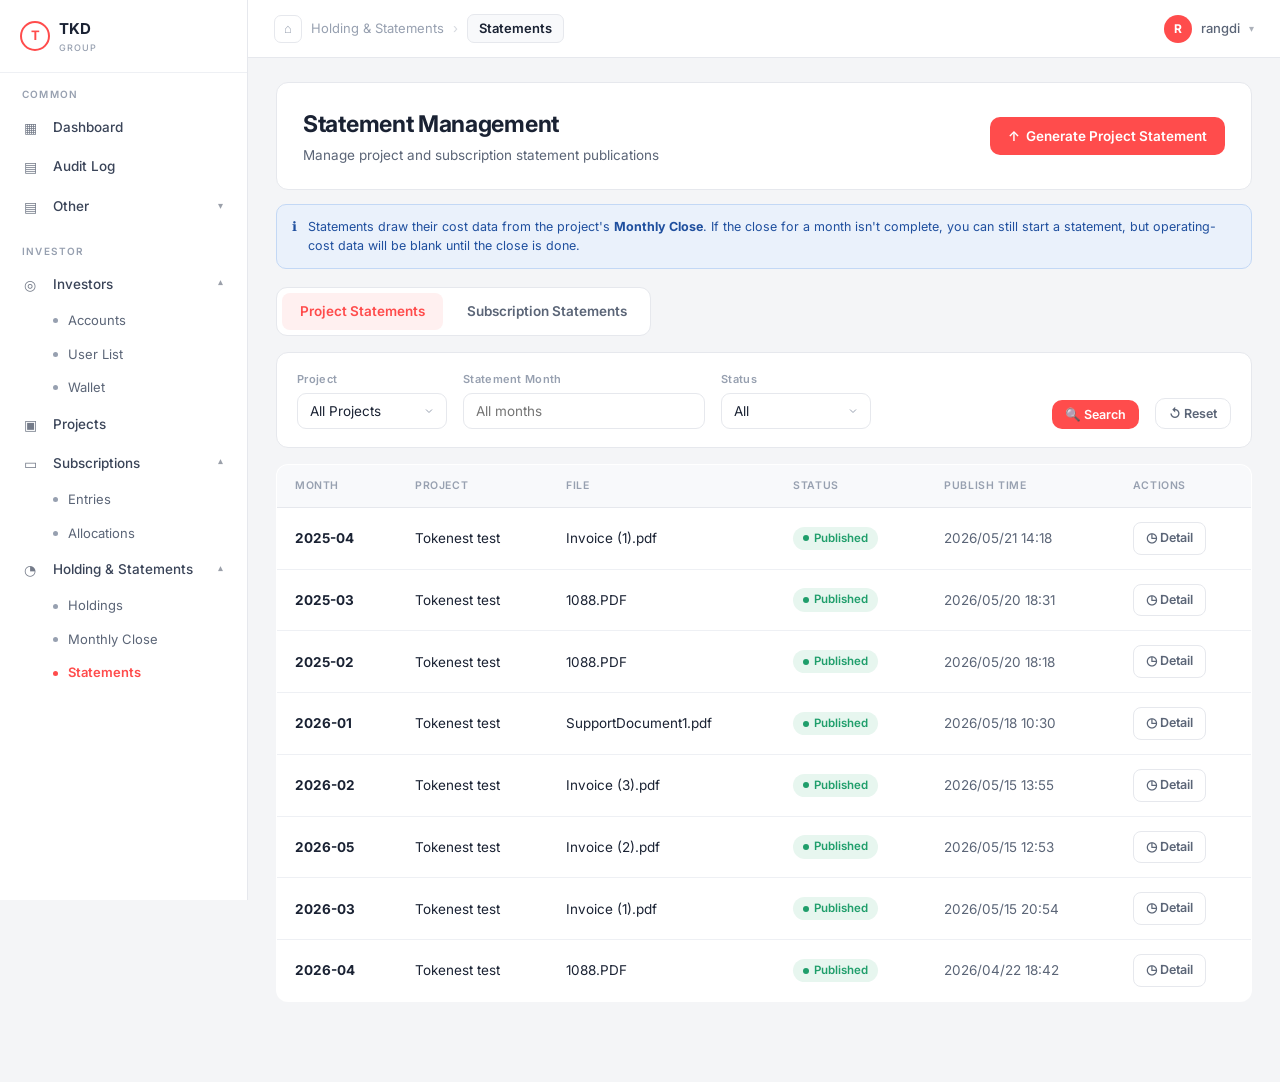
==== commit 43d32e7e: "Add files via upload" ====
--- a/agent-style-demo/apps/tokenest-accounting-statement-v2/index_3.html
+++ b/agent-style-demo/apps/tokenest-accounting-statement-v2/index_3.html
@@ -195,6 +195,26 @@
   .modal .sb{background:var(--panel-2);border:1px solid var(--line);border-radius:10px;padding:14px;margin:15px 0;font-size:12.5px}
   .modal .sb .r{display:flex;justify-content:space-between;padding:4px 0}.modal .sb .r b{font-family:var(--mono)}
   .modal .mact{display:flex;gap:10px;justify-content:flex-end}
+  .dealrow{display:flex;align-items:center;gap:10px;border:1px solid var(--line);border-radius:9px;padding:11px 14px;cursor:pointer;font-size:13.5px;transition:.12s}
+  .dealrow:hover{border-color:var(--ink-faint)}
+  .dealrow input{min-width:auto;width:16px;height:16px;accent-color:var(--accent);cursor:pointer}
+  .dealrow span:first-of-type{flex:1}
+  .dealtag{font-size:10px;font-weight:700;color:var(--green);background:var(--green-soft);padding:2px 9px;border-radius:20px;text-transform:uppercase;letter-spacing:.4px}
+  .ocrgrid{display:grid;grid-template-columns:repeat(auto-fill,minmax(170px,1fr));gap:10px;margin-top:8px}
+  .ocrchip{border:1px solid var(--line);border-radius:10px;padding:11px 13px;cursor:pointer;transition:.12s;background:var(--panel)}
+  .ocrchip:hover{border-color:var(--accent);box-shadow:0 0 0 3px var(--accent-soft)}
+  .ocrchip.low{border-color:#ecd896;background:#fdfaf0}
+  .ocrchip.adj{border-color:var(--blue);background:#f4f8fe}
+  .ocrchip .ocrk{font-size:11px;color:var(--ink-dim)}
+  .ocrchip .ocrv{font-family:var(--mono);font-size:15px;font-weight:600;margin-top:3px}
+  .ocrchip .ocrmeta{font-size:10px;color:var(--ink-faint);margin-top:3px;letter-spacing:.2px}
+  .ocrchip.low .ocrmeta{color:var(--amber)} .ocrchip.adj .ocrmeta{color:var(--blue)}
+  .pdfmock{border:1px solid var(--line);border-radius:10px;overflow:hidden;background:var(--panel-2)}
+  .pdfbar{background:#2a3340;color:#cfd6e0;font-size:10px;padding:6px 10px;font-family:var(--mono)}
+  .pdfpage{position:relative;background:#fff;margin:10px;border:1px solid #eee;border-radius:4px;padding:18px 16px;min-height:230px}
+  .pdfline{height:7px;background:#eef0f3;border-radius:3px;margin-bottom:9px}
+  .pdfhi{position:absolute;left:14px;right:14px;display:flex;justify-content:space-between;align-items:center;background:rgba(255,76,76,.12);border:1.5px solid var(--accent);border-radius:5px;padding:5px 9px;font-size:11px}
+  .pdfhi span{color:#888} .pdfhi b{font-family:var(--mono);color:var(--ink)}
 </style>
 </head>
 <body>
@@ -208,6 +228,7 @@
     <div class="navsection">
       <div class="lbl">Common</div>
       <div class="navitem"><span class="ic">▦</span>Dashboard</div>
+      <div class="navitem" id="navAudit" onclick="openAudit()"><span class="ic">▤</span>Audit Log</div>
       <div class="navitem"><span class="ic">▤</span>Other<span class="chev">▾</span></div>
     </div>
     <div class="navsection">
@@ -216,6 +237,7 @@
       <div class="subgroup open" id="g-inv">
         <div class="subitem"><span class="dot"></span>Accounts</div>
         <div class="subitem"><span class="dot"></span>User List</div>
+        <div class="subitem" id="navWallet" onclick="openWallet()"><span class="dot"></span>Wallet</div>
       </div>
       <div class="navitem"><span class="ic">▣</span>Projects</div>
       <div class="navitem open" onclick="togNav(this,'g-sub')"><span class="ic">▭</span>Subscriptions<span class="chev">▾</span></div>
@@ -226,7 +248,8 @@
       <div class="navitem open" onclick="togNav(this,'g-hs')"><span class="ic">◔</span>Holding &amp; Statements<span class="chev">▾</span></div>
       <div class="subgroup open" id="g-hs">
         <div class="subitem"><span class="dot"></span>Holdings</div>
-        <div class="subitem active"><span class="dot"></span>Statements</div>
+        <div class="subitem" id="navClose" onclick="openClose()"><span class="dot"></span>Monthly Close</div>
+        <div class="subitem active" id="navStatements" onclick="openStatements()"><span class="dot"></span>Statements</div>
       </div>
     </div>
   </aside>
@@ -253,6 +276,7 @@
           </div>
           <button class="btn accent" onclick="openGen()">↑ &nbsp;Generate Project Statement</button>
         </div>
+        <div class="banner info" id="closeHint" style="margin-top:14px"><span>ℹ</span><div>Statements draw their cost data from the project's <b>Monthly Close</b>. If the close for a month isn't complete, you can still start a statement, but operating-cost data will be blank until the close is done.</div></div>
 
         <div class="tabs">
           <div class="tab active">Project Statements</div>
@@ -279,6 +303,15 @@
 
       <!-- ========== GENERATOR (5-step) injected here ========== -->
       <section id="genView" class="hide"></section>
+
+      <!-- ========== INVESTORS › WALLET ========== -->
+      <section id="walletView" class="hide"></section>
+
+      <!-- ========== MONTHLY CLOSE ========== -->
+      <section id="closeView" class="hide"></section>
+
+      <!-- ========== AUDIT LOG ========== -->
+      <section id="auditView" class="hide"></section>
     </div>
   </div>
 </div>
@@ -313,23 +346,391 @@
 }
 renderList();
 
+/* ===== AUDIT LOG (append-only activity log) ===== */
+const AUDIT=[
+  // seeded history
+  {ts:'2026-03-01 09:12:04', user:'Yi Lin · Finance', action:'CLOSE', obj:'Monthly Close C-2026-02', scope:'Tokenest test · Feb 2026', detail:'Completed close; YIMIAO bill + bank record ingested', reason:'Month-end', result:'success'},
+  {ts:'2026-03-01 09:31:55', user:'Yi Lin · Finance', action:'PUBLISH', obj:'Statement S-2026-02-0047', scope:'John D. XX · Feb 2026', detail:'Published to investor portal', reason:'', result:'success'},
+];
+function logEvent(action,obj,scope,detail,reason,result){
+  AUDIT.unshift({ts:nowTs(),user:'rangdi · Finance',action,obj,scope,detail:detail||'',reason:reason||'',result:result||'success'});
+}
+function nowTs(){const d=new Date();const p=n=>String(n).padStart(2,'0');
+  return `${d.getFullYear()}-${p(d.getMonth()+1)}-${p(d.getDate())} ${p(d.getHours())}:${p(d.getMinutes())}:${p(d.getSeconds())}`;}
+
+/* ---- view routing ---- */
+function showView(which){
+  ['listView','genView','walletView','closeView','auditView'].forEach(v=>document.getElementById(v).classList.add('hide'));
+  document.getElementById(which).classList.remove('hide');
+  const ns=document.getElementById('navStatements'), nw=document.getElementById('navWallet'),
+        nc=document.getElementById('navClose'), na=document.getElementById('navAudit');
+  ns.classList.toggle('active', which==='listView'||which==='genView');
+  nw.classList.toggle('active', which==='walletView');
+  nc.classList.toggle('active', which==='closeView');
+  na.classList.toggle('active', which==='auditView');
+  window.scrollTo({top:0});
+}
+function openAudit(){ buildAudit(); showView('auditView');
+  document.querySelector('.crumbs').children[2].textContent='Common';
+  document.getElementById('crumbCur').textContent='Audit Log'; }
+function openClose(){ buildClose(); showView('closeView');
+  document.querySelector('.crumbs').children[2].textContent='Holding & Statements';
+  document.getElementById('crumbCur').textContent='Monthly Close'; }
+function openStatements(){ showView('listView'); document.getElementById('crumbCur').textContent='Statements';
+  document.querySelector('.crumbs').children[2].textContent='Holding & Statements'; }
+function openWallet(){ buildWallet(); showView('walletView');
+  document.querySelector('.crumbs').children[2].textContent='Investors';
+  document.getElementById('crumbCur').textContent='Wallet'; }
+
+/* ---- Investors › Wallet page ---- */
+const WALLETS=[
+  {inv:'John D. XX', id:'TKD-INV-00047', addr:'bc1qxy2kgdygjrsqtzq2n0yrf2493p83kkfjhx0w1h', deal:'Tokenest test · S21 Pro Pool'},
+];
+const DEALS=['Tokenest test · S21 Pro Pool','S21 Hydro Pool (2026)','Antbox Container A · 2025'];
+function buildWallet(){
+  document.getElementById('walletView').innerHTML=`
+    <div class="pagehead">
+      <div><h1>Investor Wallets</h1>
+      <p>Register each investor's BTC payout wallet and link it to their active deal. Balances are read from this wallet via the Cobo WaaS API.</p></div>
+    </div>
+
+    <div class="card">
+      <h3><span class="dot"></span>Link wallet to deal</h3>
+      <div class="hint">Wallet addresses are custodial — assigned by Tokenest via Cobo and synced automatically. Finance does not type addresses; only links the investor to their active deal(s).</div>
+      <div class="grid g2">
+        <div><label class="fl">Investor</label>
+          <select id="w_inv" onchange="onWalletInv()">
+            <option value="John D. XX|TKD-INV-00047|bc1qxy2kgdygjrsqtzq2n0yrf2493p83kkfjhx0w1h">John D. XX · TKD-INV-00047</option>
+            <option value="Aiko T.|TKD-INV-00031|bc1q8h4j2m9v8p3k5d7r0t6y4u2w1x9z0a2m2v9p">Aiko T. · TKD-INV-00031</option>
+            <option value="Marcus L.|TKD-INV-00088|">Marcus L. · TKD-INV-00088</option>
+          </select></div>
+        <div><label class="fl">Custodial BTC wallet <span class="src cobo">Cobo · synced</span></label>
+          <input class="mono" id="w_addr" readonly></div>
+      </div>
+      <div style="margin-top:16px">
+        <label class="fl">Linked active deal</label>
+        <div id="w_deals" style="display:flex;flex-direction:column;gap:8px;margin-top:4px">
+          ${DEALS.map((d,i)=>`<label class="dealrow"><input type="checkbox" value="${d}"> <span>${d}</span> <span class="dealtag">active</span></label>`).join('')}
+        </div>
+      </div>
+      <div class="actions">
+        <button class="btn accent" onclick="saveWallet()">Save link</button>
+        <span class="note">Address is synced from Cobo, not entered. Linking is confirmed before it takes effect.</span>
+      </div>
+    </div>
+
+    <div class="card">
+      <h3><span class="dot"></span>Registered wallets</h3>
+      <table class="data" style="margin-top:6px"><thead>
+        <tr><th>Investor</th><th>Account ID</th><th>Wallet address</th><th>Linked deal</th><th></th></tr></thead>
+        <tbody id="walletRows"></tbody></table>
+    </div>`;
+  renderWalletRows();
+  onWalletInv();
+}
+function renderWalletRows(){
+  document.getElementById('walletRows').innerHTML=WALLETS.map(w=>`
+    <tr><td class="lbl">${w.inv}</td><td>${w.id}</td>
+      <td style="font-size:11px">${w.addr.slice(0,14)}…${w.addr.slice(-8)}</td>
+      <td class="lbl">${w.deal}</td>
+      <td><span class="src cobo" title="balance source">Cobo API ✓</span></td></tr>`).join('')
+    || `<tr><td colspan="5" style="color:var(--ink-faint);font-family:var(--sans)">No wallets registered yet.</td></tr>`;
+}
+function onWalletInv(){
+  const v=document.getElementById('w_inv').value.split('|');
+  const addr=v[2];
+  const el=document.getElementById('w_addr');
+  if(addr){ el.value=addr; el.style.color=''; }
+  else { el.value='Not yet assigned — request allocation from Cobo'; el.style.color='var(--ink-faint)'; }
+}
+function saveWallet(){
+  const inv=document.getElementById('w_inv').value.split('|');
+  const addr=inv[2];
+  const deals=[...document.querySelectorAll('#w_deals input:checked')].map(c=>c.value);
+  if(!addr){toast('No custodial wallet assigned yet — request allocation from Cobo first');return;}
+  if(!deals.length){toast('Tick at least one active deal');return;}
+  WALLETS.push({inv:inv[0],id:inv[1],addr,deal:deals.join(', ')});
+  logEvent('LINK','Wallet · '+inv[1],inv[0],'Linked custodial wallet to: '+deals.join(', '),'','success');
+  document.querySelectorAll('#w_deals input:checked').forEach(c=>c.checked=false);
+  renderWalletRows();
+  toast('✓ Wallet linked to deal · pending confirmation');
+}
+
+/* ---- Monthly Close (project-level, once a month) ---- */
+const CLOSE_INVESTORS=[
+  {inv:'John D. XX', id:'TKD-INV-00047', mode:'UNITS', units:50, pool:900, sharePct:50/900, rsvOpen:18500.00},
+  {inv:'Aiko T.',    id:'TKD-INV-00031', mode:'PERCENT', units:0, pool:500, sharePct:0.0556, rsvOpen:42000.00},
+  {inv:'Marcus L.',  id:'TKD-INV-00088', mode:'UNITS', units:35, pool:900, sharePct:35/900, rsvOpen:9800.00},
+];
+const CLOSE={billLoaded:false, bankLoaded:false, status:'open', fleetOpex:218762.80, bankProjectReserve:70300.00, bankOpexPayment:0,
+  billConf:0.97, bankConf:0.93, refMonth:'February 2026'};
+/* structured OCR fields — clickable, editable, with mock pdf position + confidence */
+const OCRFIELDS={
+  bill:[
+    {k:'powerPre', label:'Power (pre-tax)', ocr:144397.47, val:144397.47, conf:0.98, adjusted:false, doc:'YIMIAO bill', line:'Power and hosting fees', region:'mid'},
+    {k:'powerTax', label:'Power tax', ocr:21515.22, val:21515.22, conf:0.96, adjusted:false, doc:'YIMIAO bill', line:'Tax @14.9%', region:'mid'},
+    {k:'hosting', label:'Hosting', ocr:46579.83, val:46579.83, conf:0.97, adjusted:false, doc:'YIMIAO bill', line:'Hosting fee', region:'mid'},
+    {k:'fleetOpex', label:'Total operating cost', ocr:218762.80, val:218762.80, conf:0.95, adjusted:false, doc:'YIMIAO bill', line:'Invoice total', region:'bottom'},
+  ],
+  bank:[
+    {k:'bankProjectReserve', label:'Project reserve total', ocr:70300.00, val:70300.00, conf:0.91, adjusted:false, doc:'Bank record', line:'Reserve account balance', region:'top'},
+    {k:'bankOpexPayment', label:'Payment to operating costs', ocr:12153.49, val:12153.49, conf:0.93, adjusted:false, doc:'Bank record', line:'Outgoing · operating costs', region:'mid'},
+  ]
+};
+function ocrField(group,key){return OCRFIELDS[group].find(f=>f.k===key);}
+function buildClose(){
+  document.getElementById('closeView').innerHTML=`
+    <div class="pagehead">
+      <div><h1>Monthly Close</h1>
+      <p>Project-level month-end close. Upload the supplier bill and bank record once; the platform splits costs and reserves across all investors in the project. Statements are then generated from this close.</p></div>
+    </div>
+    <div class="filterbar">
+      <div class="field"><label>Project</label><select id="c_project"><option>Tokenest test · S21 Pro Pool</option></select></div>
+      <div class="field"><label>Statement Month</label><select id="c_month"><option>February 2026</option><option>March 2026</option></select></div>
+      <div class="grow"></div>
+      <span class="badge draft" id="closeStatus">Not closed</span>
+    </div>
+
+    <div class="card">
+      <h3><span class="dot"></span>1 · Upload project documents <span class="src ocr" style="margin-left:4px">OCR</span></h3>
+      <div class="hint">YIMIAO supplier bill (operating cost) and the bank payment record. Both are project-level and uploaded once per month.</div>
+      <div class="grid g2">
+        <div class="uploadzone" onclick="closeBill()"><div style="font-size:22px;margin-bottom:5px">📄</div><b>YIMIAO bill</b><p style="color:var(--ink-faint);font-size:12px;margin-top:3px">operating cost · OCR</p><div id="cBill"></div></div>
+        <div class="uploadzone" onclick="closeBank()"><div style="font-size:22px;margin-bottom:5px">🏦</div><b>Bank payment record</b><p style="color:var(--ink-faint);font-size:12px;margin-top:3px">reserve total + opex payment · OCR</p><div id="cBank"></div></div>
+      </div>
+      <div id="ocrOut"></div>
+    </div>
+
+    <div class="card">
+      <h3><span class="dot"></span>2 · Investor split &amp; reconciliation</h3>
+      <div class="hint">Operating cost is allocated pro-rata. Reserve opening balances are carried per-investor from Subscriptions (set at subscription, rolled forward monthly).</div>
+      <table class="data"><thead><tr>
+        <th>Investor</th><th>Share</th><th>Pro-rata opex</th>
+        <th>Reserve opening <span class="src cfg">Subscriptions</span></th></tr></thead>
+        <tbody id="splitRows"></tbody></table>
+      <div id="reconBox"></div>
+    </div>
+
+    <div class="actions" id="closeActions"></div>`;
+  renderSplit();
+  renderCloseActions();
+}
+function closeBill(){CLOSE.billLoaded=true;CLOSE.refMonthKey='2026-02';
+  document.getElementById('cBill').innerHTML=`<div class="filechip" style="margin-top:8px">✓ YIMIAO_Feb2026.pdf <span class="ok">OCR</span></div>`;
+  logEvent('UPLOAD','YIMIAO bill · '+CLOSE.refMonth,'Tokenest test · '+CLOSE.refMonth,'OCR extracted operating cost '+usd(CLOSE.fleetOpex),'','success');
+  ocrSummary();checkClose();renderCloseActions();}
+function closeBank(){CLOSE.bankLoaded=true;CLOSE.bankOpexPayment=12153.49;CLOSE.refMonthKey='2026-02';
+  document.getElementById('cBank').innerHTML=`<div class="filechip" style="margin-top:8px">✓ Bank_Record_Feb2026.pdf <span class="ok">OCR</span></div>`;
+  logEvent('UPLOAD','Bank record · '+CLOSE.refMonth,'Tokenest test · '+CLOSE.refMonth,'OCR extracted reserve total '+usd(CLOSE.bankProjectReserve)+', opex payment '+usd(CLOSE.bankOpexPayment),'','success');
+  ocrSummary();checkClose();renderCloseActions();}
+function fieldChips(group){
+  return OCRFIELDS[group].map(f=>{
+    const low=f.conf<0.95;
+    return `<div class="ocrchip ${low?'low':''} ${f.adjusted?'adj':''}" onclick="openVerify('${group}','${f.k}')" title="Click to view in source & edit">
+      <div class="ocrk">${f.label}</div>
+      <div class="ocrv">${usd(f.val)}</div>
+      <div class="ocrmeta">${f.adjusted?'✎ adjusted':'OCR '+pct(f.conf,0)}${low&&!f.adjusted?' · verify':''}</div>
+    </div>`;
+  }).join('');
+}
+function ocrSummary(){
+  let h='';
+  if(CLOSE.billLoaded){
+    h+=`<div class="minih" style="margin-top:14px">YIMIAO bill — extracted fields <span style="color:var(--ink-faint);text-transform:none;letter-spacing:0">(click a value to view in source &amp; edit)</span></div>
+        <div class="ocrgrid">${fieldChips('bill')}</div>`;
+  }
+  if(CLOSE.bankLoaded){
+    h+=`<div class="minih" style="margin-top:14px">Bank record — extracted fields</div>
+        <div class="ocrgrid">${fieldChips('bank')}</div>`;
+  }
+  // V024 cross-check: bank opex payment ≈ YIMIAO bill-derived (hard gate)
+  if(CLOSE.billLoaded && CLOSE.bankLoaded){
+    const dev=Math.abs(CLOSE.bankOpexPayment-(CLOSE.fleetOpex*(50/900)));
+    const ok=dev<1;
+    CLOSE._crossOk=ok;
+    h+=`<div class="banner ${ok?'ok':'warn'}"><span>${ok?'✓':'⚠'}</span><div><b>V024 cross-check:</b> bank opex payment ${usd(CLOSE.bankOpexPayment)} vs bill-derived ${usd(CLOSE.fleetOpex*(50/900))} · Δ ${usd(dev)} — ${ok?'matches.':'<b>mismatch — blocks close until resolved.</b>'}</div></div>`;
+  }
+  document.getElementById('ocrOut').innerHTML=h;
+}
+
+/* click an extracted figure → mock PDF preview with highlight + editable value + reason */
+function openVerify(group,key){
+  const f=ocrField(group,key);
+  const regionTop={top:'18%',mid:'46%',bottom:'72%'}[f.region]||'46%';
+  document.getElementById('modalMount').innerHTML=`<div class="modal-bg" onclick="if(event.target===this)closeModal()">
+    <div class="modal" style="width:760px;max-width:94vw">
+      <h3>Verify extracted value</h3>
+      <p>${f.doc} · field “${f.label}”. Confirm against the source, edit if wrong. Edits are recorded in the Audit Log.</p>
+      <div style="display:grid;grid-template-columns:1.2fr 1fr;gap:16px;margin-top:16px">
+        <div class="pdfmock">
+          <div class="pdfbar">${f.doc}.pdf · page 1</div>
+          <div class="pdfpage">
+            ${[0,1,2,3,4,5].map(i=>`<div class="pdfline" style="width:${[70,55,80,45,62,50][i]}%"></div>`).join('')}
+            <div class="pdfhi" style="top:${regionTop}">
+              <span>${f.line}</span><b>${usd(f.ocr)}</b>
+            </div>
+            ${[0,1,2].map(i=>`<div class="pdfline" style="width:${[60,72,40][i]}%;margin-top:8px"></div>`).join('')}
+          </div>
+        </div>
+        <div>
+          <label class="fl">OCR original</label>
+          <input class="mono" value="${usd(f.ocr)}" readonly>
+          <div style="margin:6px 0 14px;font-size:11px;color:${f.conf<0.95?'var(--amber)':'var(--green)'}">confidence ${pct(f.conf,0)}${f.conf<0.95?' · low, please verify':''}</div>
+          <label class="fl">Adopted value</label>
+          <input class="mono" id="vf_val" value="${f.val}">
+          <label class="fl" style="margin-top:12px">Reason for change <span style="color:var(--ink-faint)">(required if edited)</span></label>
+          <input id="vf_reason" placeholder="e.g. OCR misread decimal">
+        </div>
+      </div>
+      <div class="mact" style="margin-top:18px">
+        <button class="btn ghost" onclick="closeModal()">Cancel</button>
+        <button class="btn accent" onclick="saveVerify('${group}','${key}')">Confirm value</button>
+      </div>
+    </div></div>`;
+}
+function saveVerify(group,key){
+  const f=ocrField(group,key);
+  const nv=parseFloat(document.getElementById('vf_val').value);
+  const reason=document.getElementById('vf_reason').value.trim();
+  if(isNaN(nv)){toast('Enter a valid number');return;}
+  const changed=Math.abs(nv-f.ocr)>0.005;
+  if(changed && !reason){toast('A reason is required when changing an OCR value');return;}
+  const oldVal=f.val;
+  f.val=nv; f.adjusted=changed;
+  // sync to CLOSE aggregates
+  if(key==='fleetOpex')CLOSE.fleetOpex=nv;
+  if(key==='bankProjectReserve')CLOSE.bankProjectReserve=nv;
+  if(key==='bankOpexPayment')CLOSE.bankOpexPayment=nv;
+  if(changed){
+    logEvent('UPDATE',f.doc+' · '+f.label,'Tokenest test · '+CLOSE.refMonth,
+      'OCR value adjusted: '+usd(f.ocr)+' (OCR) → '+usd(nv),reason,'success');
+    toast('✓ Value adjusted · recorded in Audit Log');
+  } else toast('Value confirmed');
+  closeModal(); ocrSummary(); checkClose();
+}
+function renderSplit(){
+  document.getElementById('splitRows').innerHTML=CLOSE_INVESTORS.map(v=>{
+    const lbl=v.mode==='PERCENT'?pct(v.sharePct)+' of fleet':v.units+'/'+v.pool+' ('+pct(v.units/v.pool)+')';
+    const opex=CLOSE.billLoaded?usd(CLOSE.fleetOpex*v.sharePct):'—';
+    return `<tr><td class="lbl">${v.inv}<br><span style="color:var(--ink-faint);font-size:10px">${v.id}</span></td>
+      <td>${lbl}</td><td>${opex}</td><td>${usd(v.rsvOpen)}</td></tr>`;
+  }).join('');
+  // reconciliation: sum of investor reserves vs bank project reserve
+  if(CLOSE.bankLoaded){
+    const sumRsv=CLOSE_INVESTORS.reduce((a,b)=>a+b.rsvOpen,0);
+    const ok=Math.abs(sumRsv-CLOSE.bankProjectReserve)<10;
+    document.getElementById('reconBox').innerHTML=
+      `<div class="banner ${ok?'ok':'warn'}"><span>${ok?'✓':'⚠'}</span><div><b>Reconciliation:</b> Σ investor reserve openings ${usd(sumRsv)} vs bank record ${usd(CLOSE.bankProjectReserve)} · Δ ${usd(Math.abs(sumRsv-CLOSE.bankProjectReserve))} — ${ok?'reconciled.':'review required.'}</div></div>`;
+  } else document.getElementById('reconBox').innerHTML='';
+}
+function checkClose(){
+  const ready=CLOSE.billLoaded&&CLOSE.bankLoaded&&CLOSE._crossOk!==false;
+  const btn=document.getElementById('closeBtn'); if(btn){btn.disabled=!ready;}
+  renderSplit();
+}
+function doClose(){
+  CLOSE.status='closed';
+  document.getElementById('closeStatus').textContent='Closed';
+  document.getElementById('closeStatus').className='badge pub';
+  logEvent('CLOSE','Monthly Close · '+CLOSE.refMonth,'Tokenest test · '+CLOSE.refMonth,
+    'Completed close; bill + bank record ingested; reconciliation passed','Month-end','success');
+  toast('✓ Month closed · statements can now be generated');
+  renderCloseActions();
+}
+/* edit a completed close: reopen for changes (logged) */
+function editClose(){
+  CLOSE.status='open';
+  document.getElementById('closeStatus').textContent='Reopened for edit';
+  document.getElementById('closeStatus').className='badge sched';
+  logEvent('UPDATE','Monthly Close · '+CLOSE.refMonth,'Tokenest test · '+CLOSE.refMonth,
+    'Reopened completed close for correction','Data correction','success');
+  toast('Close reopened — make changes, then complete again');
+  renderCloseActions();
+}
+/* delete a close: soft-delete, blocked if referenced by published statements */
+function deleteClose(){
+  const referenced = LIST.some(r=>r[0]===CLOSE.refMonthKey && r[3]==='pub');
+  if(referenced){
+    logEvent('DELETE','Monthly Close · '+CLOSE.refMonth,'Tokenest test · '+CLOSE.refMonth,
+      'Delete attempt blocked — referenced by published statement(s)','','blocked');
+    toast('⚠ Cannot delete — published statements depend on this close. Use restatement.');
+    return;
+  }
+  if(!confirm('Soft-delete this Monthly Close? Data is retained and remains in the audit log.'))return;
+  CLOSE.status='deleted';CLOSE.billLoaded=false;CLOSE.bankLoaded=false;
+  document.getElementById('closeStatus').textContent='Deleted (soft)';
+  document.getElementById('closeStatus').className='badge draft';
+  logEvent('DELETE','Monthly Close · '+CLOSE.refMonth,'Tokenest test · '+CLOSE.refMonth,
+    'Soft-deleted close (data retained)','Erroneous upload','success');
+  toast('Close soft-deleted · recorded in audit log');
+  renderCloseActions();
+}
+function renderCloseActions(){
+  const box=document.getElementById('closeActions'); if(!box)return;
+  if(CLOSE.status==='closed'){
+    box.innerHTML=`<button class="btn ghost" onclick="editClose()">✎ Edit / reopen</button>
+      <button class="btn ghost" onclick="deleteClose()" style="color:var(--accent)">🗑 Delete</button>
+      <span class="note">Edits and deletes are recorded in the Audit Log.</span>`;
+  } else if(CLOSE.status==='deleted'){
+    box.innerHTML=`<span class="note">This close is soft-deleted. Data is retained and visible in the Audit Log.</span>`;
+  } else {
+    box.innerHTML=`<button class="btn accent" id="closeBtn" ${CLOSE.billLoaded&&CLOSE.bankLoaded&&CLOSE._crossOk!==false?'':'disabled'} onclick="doClose()">Complete close &amp; enable statements</button>
+      <span class="note">Statements can be generated once the close is complete and reconciled.</span>`;
+  }
+}
+
+
+
 function openGen(){
-  document.getElementById('listView').classList.add('hide');
-  document.getElementById('genView').classList.remove('hide');
+  buildGenerator();
+  showView('genView');
+  document.querySelector('.crumbs').children[2].textContent='Holding & Statements';
   document.getElementById('crumbCur').textContent='Generate Statement';
-  buildGenerator();
   go(1);
-  window.scrollTo({top:0});
 }
 function backToList(){
-  document.getElementById('genView').classList.add('hide');
-  document.getElementById('listView').classList.remove('hide');
+  showView('listView');
+  document.querySelector('.crumbs').children[2].textContent='Holding & Statements';
   document.getElementById('crumbCur').textContent='Statements';
-  window.scrollTo({top:0});
-}
-
-/* ===================== GENERATOR ===================== */
-const S={
+}
+
+/* ===== Audit Log page ===== */
+function buildAudit(){
+  const actColor={CREATE:'cobo',UPDATE:'cfg',DELETE:'man',PUBLISH:'f2',CLOSE:'f2',UPLOAD:'ocr',LINK:'calc'};
+  document.getElementById('auditView').innerHTML=`
+    <div class="pagehead">
+      <div><h1>Audit Log</h1>
+      <p>Append-only record of every operational action. Entries cannot be edited or deleted — including deletions, which are themselves logged. Retained per policy.</p></div>
+    </div>
+    <div class="filterbar">
+      <div class="field"><label>Action</label><select id="a_action" onchange="renderAudit()">
+        <option value="">All actions</option><option>CLOSE</option><option>PUBLISH</option><option>UPLOAD</option><option>UPDATE</option><option>DELETE</option><option>LINK</option></select></div>
+      <div class="field"><label>Search</label><input id="a_q" placeholder="investor / object…" oninput="renderAudit()" style="min-width:200px"></div>
+      <div class="grow"></div>
+      <span class="pill">${AUDIT.length} entries · immutable</span>
+    </div>
+    <table class="list"><thead><tr>
+      <th>Timestamp (UTC)</th><th>User</th><th>Action</th><th>Object</th><th>Scope</th><th>Detail</th><th>Result</th></tr></thead>
+      <tbody id="auditRows"></tbody></table>`;
+  renderAudit();
+}
+function renderAudit(){
+  const actColor={CREATE:'cobo',UPDATE:'cfg',DELETE:'man',PUBLISH:'f2',CLOSE:'f2',UPLOAD:'ocr',LINK:'calc'};
+  const fa=(document.getElementById('a_action')||{}).value||'';
+  const fq=((document.getElementById('a_q')||{}).value||'').toLowerCase();
+  const rows=AUDIT.filter(e=>(!fa||e.action===fa)&&(!fq||(e.obj+e.scope+e.detail).toLowerCase().includes(fq)));
+  document.getElementById('auditRows').innerHTML=rows.map(e=>`
+    <tr><td style="font-family:var(--mono);font-size:11.5px;white-space:nowrap">${e.ts}</td>
+      <td>${e.user}</td>
+      <td><span class="src ${actColor[e.action]||'calc'}">${e.action}</span></td>
+      <td>${e.obj}</td>
+      <td style="color:var(--ink-dim)">${e.scope}</td>
+      <td style="color:var(--ink-dim);font-size:12.5px">${e.detail}${e.reason?` <span style="color:var(--ink-faint)">· ${e.reason}</span>`:''}</td>
+      <td><span class="badge ${e.result==='success'?'pub':'draft'}" style="font-size:10.5px">${e.result}</span></td></tr>`).join('')
+    || `<tr><td colspan="7" style="color:var(--ink-faint)">No matching entries.</td></tr>`;
+}
+
+/* ===================== GENERATOR ===================== */const S={
   // Step 1 — read-only, from Subscriptions › Allocations
   investor:'John D. XX', invId:'TKD-INV-00047', wallet:'bc1qxy2…x0w1h',
   shareMode:'UNITS',            // 'UNITS' | 'PERCENT' (how allocation is defined upstream)
@@ -393,13 +794,13 @@
 /* ---- step nav ---- */
 function go(step){
   S._step=step;
-  for(let i=1;i<=5;i++){
+  for(let i=1;i<=4;i++){
     const sec=document.getElementById('gs'+i); if(sec)sec.classList.toggle('hide',i!==step);
     const chip=document.getElementById('chip'+i);
     if(chip){chip.classList.toggle('active',i===step);chip.classList.toggle('done',i<step);}
   }
-  if(step===4)buildReview();
-  if(step===5)buildDocs();
+  if(step===3)buildReview();
+  if(step===4)buildDocs();
   window.scrollTo({top:0,behavior:'smooth'});
 }
 
@@ -409,25 +810,25 @@
   <div class="genbar">
     <span class="genback" onclick="backToList()">← Back to statements</span>
     <div class="steps">
-      ${['Setup','Period & Reserves','Upload Bill','Review & Validate','Preview & Publish']
+      ${['Setup','Period & Reserves','Review & Validate','Preview & Publish']
         .map((t,i)=>`<div class="schip${i===0?' active':''}" id="chip${i+1}"><span class="n">${i+1}</span>${t}</div>`).join('')}
     </div>
   </div>
-  <div id="gs1"></div><div id="gs2" class="hide"></div><div id="gs3" class="hide"></div>
-  <div id="gs4" class="hide"></div><div id="gs5" class="hide"></div>`;
-  buildStep1();buildStep2();buildStep3();
-  document.getElementById('gs4').innerHTML=stepFrame(4,'Data Review &amp; Validate',
-    'Finance-only view of every field, its source, and all validation results. The investor never sees this. F2Pool is the source of truth for production and pricing.',
+  <div id="gs1"></div><div id="gs2" class="hide"></div>
+  <div id="gs3" class="hide"></div><div id="gs4" class="hide"></div>`;
+  buildStep1();buildStep2();
+  document.getElementById('gs3').innerHTML=stepFrame(3,'Data Review &amp; Validate',
+    'Finance-only view of every field, its source, and all validation results. The investor never sees this. Project cost data is carried in from the project\u2019s Monthly Close.',
     `<div class="legend">
       <span><i class="src f2">F2POOL</i> mining + price</span>
-      <span><i class="src ocr">OCR</i> YIMIAO bill</span>
-      <span><i class="src cobo">COBO</i> wallet statement</span>
+      <span><i class="src ocr">OCR</i> Monthly Close</span>
+      <span><i class="src cobo">COBO</i> wallet API</span>
       <span><i class="src cfg">CONFIG</i> platform</span>
       <span><i class="src man">MANUAL</i> finance</span>
       <span><i class="src calc">CALC</i> derived</span></div>
       <div id="reviewBody"></div>`,
-    `<button class="btn ghost" onclick="go(3)">← Back</button><button class="btn accent" onclick="go(5)">Generate statements →</button>`);
-  document.getElementById('gs5').innerHTML=stepFrame(5,'Preview &amp; Publish',
+    `<button class="btn ghost" onclick="go(2)">← Back</button><button class="btn accent" id="toPreviewBtn" onclick="go(4)">Generate statements →</button>`);
+  document.getElementById('gs4').innerHTML=stepFrame(4,'Preview &amp; Publish',
     'Two documents from one dataset: Client Summary (1pp) and Data Appendix. Preview only until published.',
     `<div id="docsBody"></div>
      <div class="card"><h3><span class="dot"></span>Publish schedule</h3>
@@ -524,10 +925,10 @@
 
     <div class="card">
       <h3><span class="dot"></span>BTC ledger</h3>
-      <div class="hint">Balances and withdrawals come from the uploaded Cobo wallet statement. BTC price is the third-party F2Pool price used for all conversions.</div>
+      <div class="hint">Balances and withdrawals are fetched automatically via the Cobo WaaS API for the investor's registered wallet (set in Investors › Wallet). BTC price is the third-party F2Pool price used for all conversions.</div>
       <div class="grid g3">
-        <div><label class="fl">Opening balance — BTC <span class="src cobo">Cobo stmt</span></label><input class="mono" id="f_open" value="0.00358800" oninput="S.openBal=+this.value||0;syncSplit()"></div>
-        <div><label class="fl">Investor withdrawal — BTC <span class="src cobo">Cobo stmt</span></label><input class="mono" id="f_wdr" value="0.02000000" oninput="S.wdr=+this.value||0;syncSplit()"></div>
+        <div><label class="fl">Opening balance — BTC <span class="src cobo">Cobo API</span></label><input class="mono" id="f_open" value="0.00358800" oninput="S.openBal=+this.value||0;syncSplit()"></div>
+        <div><label class="fl">Investor withdrawal — BTC <span class="src cobo">Cobo API</span></label><input class="mono" id="f_wdr" value="0.02000000" oninput="S.wdr=+this.value||0;syncSplit()"></div>
         <div><label class="fl">BTC price <span class="src f2">F2Pool · 3rd-party</span></label><input class="mono" id="f_price" value="96400" oninput="S.btcPrice=+this.value||0;syncSplit()"></div>
       </div>
       <div class="grid g3" style="margin-top:14px">
@@ -539,7 +940,7 @@
 
     <div class="card">
       <h3><span class="dot"></span>Cash reserves</h3>
-      <div class="hint">After OCR/API import gives the total pro-rata operating cost, Finance chooses how much is funded from the USD reserve vs. from BTC. The two boxes are linked — edit either and the other updates. Draw approval (maker-checker) and reserve refill live in the wallet-management module.</div>
+      <div class="hint">After OCR/API import gives the total pro-rata operating cost, Finance chooses how much is funded from the USD reserve vs. from BTC. The two boxes are linked — edit either and the other updates. Project opex &amp; reserve opening are carried in from the project's Monthly Close. Draw approval (maker-checker) and reserve refill live in the wallet-management module.</div>
       <div class="banner info"><span>ℹ</span><div>Total operating cost this period (pro-rata, from OCR): <b id="opexTotLbl">$12,153.49</b>. Split it below.</div></div>
       <div class="grid g3" style="margin-top:14px">
         <div><label class="fl">Reserve opening balance <span class="src man">bank stmt</span></label><input class="mono" id="f_rsvopen" value="18500" oninput="S.rsvOpen=+this.value||0;syncSplit()"></div>
@@ -608,76 +1009,74 @@
   </table>`;
 }
 
-/* ---------- STEP 3 ---------- */
-function buildStep3(){
-  document.getElementById('gs3').innerHTML=stepFrame(3,'Upload YIMIAO Bill',
-    'Attach the project-level supplier invoices for this month (power + management fee). OCR extracts the figures; F2Pool remains the source of truth where they differ.',
-    `<div class="card">
-      <h3><span class="dot"></span>Supplier invoices · YIMIAO TECH PTE. LTD.</h3>
-      <div class="hint">Project + month level. Demo is pre-loaded with the Feb 2026 bills.</div>
-      <div class="uploadzone" onclick="loadBills()">
-        <div style="font-size:24px;margin-bottom:6px">📄</div><b>Drop YIMIAO PDFs here</b>
-        <p style="color:var(--ink-faint);font-size:12px;margin-top:4px">power/operating-cost.pdf · management-fee.pdf — OCR</p></div>
-      <div id="billChips"></div>
-    </div>`,
-    `<button class="btn ghost" onclick="go(2)">← Back</button><button class="btn accent" id="b3next" disabled onclick="go(4)">Run OCR &amp; continue →</button>`);
-}
-function loadBills(){
-  S.billsLoaded=true;
-  document.getElementById('billChips').innerHTML=
-    `<div class="filechip">📄 YIMIAO_Operating-Cost_Feb2026.pdf <span class="ok">OCR ✓</span></div>
-     <div class="filechip">📄 YIMIAO_Management-Fee_Feb2026.pdf <span class="ok">OCR ✓</span></div>
-     <div class="banner ok"><span>✓</span><div>2 invoices ingested &amp; backed up. Whole-fleet figures parsed. Note: YIMIAO fleet BTC (${btc(REAL.yimiaoFleetBTC)}) differs from F2Pool (${btc(REAL.fleetBTC)}) — <b>F2Pool is used</b> (see validation V026).</div></div>`;
-  document.getElementById('b3next').disabled=false;
-}
-
-/* ---------- STEP 4: review ---------- */
+/* ---------- STEP 3: review ---------- */
 function rrow(l,v,s){return `<tr><td class="lbl">${l}</td><td>${v}</td><td><span class="src ${s.c}">${s.t}</span></td></tr>`;}
 function vrow(id,rule,result,pass){return `<tr><td class="lbl">${id}</td><td style="font-family:var(--sans)">${rule}</td><td>${result}</td><td><span class="src ${pass?'f2':'man'}">${pass?'PASS':'CHECK'}</span></td></tr>`;}
 function buildReview(){
   const c=compute();
   const devBTC=Math.abs(REAL.fleetBTC-REAL.yimiaoFleetBTC);
-  const body=`
-   <div class="card"><h3><span class="dot"></span>Production &amp; price <span class="src f2" style="margin-left:4px">F2POOL — source of truth</span></h3>
-   <table class="data"><thead><tr><th style="width:38%">Field</th><th>Value</th><th>Source</th></tr></thead><tbody>
-     ${rrow('Fleet BTC mined (F2Pool)',btc(REAL.fleetBTC)+' BTC',{c:'f2',t:'F2Pool'})}
-     ${rrow('YIMIAO bill fleet BTC (whole-fleet)',btc(REAL.yimiaoFleetBTC)+' BTC',{c:'ocr',t:'OCR'})}
-     ${rrow('F2Pool BTC price',usd(S.btcPrice,0),{c:'f2',t:'F2Pool'})}
-     ${rrow('Fleet uptime',pct(REAL.uptime),{c:'f2',t:'F2Pool'})}
-   </tbody></table></div>
-
-   <div class="card"><h3><span class="dot"></span>Operating costs (whole-fleet, from YIMIAO) <span class="src ocr" style="margin-left:4px">OCR</span></h3>
+  const closed=CLOSE.billLoaded;   // cost data ready only if Monthly Close ingested the bill
+
+  const costCard = closed ? `
+   <div class="card"><h3><span class="dot"></span>Operating costs (whole-fleet, from Monthly Close) <span class="src ocr" style="margin-left:4px">OCR</span></h3>
    <table class="data"><tbody>
      ${rrow('Power (pre-tax)',usd(REAL.powerPre),{c:'ocr',t:'OCR'})}
      ${rrow('Power tax',usd(REAL.powerTax),{c:'ocr',t:'OCR'})}
      ${rrow('Hosting',usd(REAL.hostingFee),{c:'ocr',t:'OCR'})}
      ${rrow('Insurance / custody / audit (fixed)',usd(REAL.fixedOpexSub),{c:'ocr',t:'OCR'})}
      ${rrow('Total fleet operating cost',usd(REAL.fleetOpexTotal),{c:'ocr',t:'OCR'})}
+   </tbody></table></div>` : `
+   <div class="card"><h3><span class="dot"></span>Operating costs <span class="src man" style="margin-left:4px">missing</span></h3>
+   <div class="banner warn"><span>⚠</span><div><b>Operating cost data is not available yet.</b> This project's Monthly Close for ${S.month} hasn't ingested the YIMIAO bill, so costs can't be allocated. Complete the Monthly Close first.</div></div>
+   <table class="data"><tbody>
+     ${rrow('Power (pre-tax)','—',{c:'man',t:'missing'})}
+     ${rrow('Power tax','—',{c:'man',t:'missing'})}
+     ${rrow('Hosting','—',{c:'man',t:'missing'})}
+     ${rrow('Total fleet operating cost','—',{c:'man',t:'missing'})}
+   </tbody></table>
+   <div style="margin-top:12px"><button class="btn accent sm" onclick="openClose()">↗ Go to Monthly Close to upload the bill</button></div></div>`;
+
+  const allocOpex = closed
+    ? `${rrow('Pro-rata opex (USD)',usd(c.opexInv),{c:'calc',t:'CALC'})}
+       ${rrow('Funded from reserve',usd(c.draw),{c:'man',t:'MANAGER'})}
+       ${rrow('Funded from BTC',usd(c.opexFromBTC)+' = '+btc(c.opexFromBTC_btc)+' BTC',{c:'calc',t:'CALC'})}`
+    : `${rrow('Pro-rata opex (USD)','— (pending Monthly Close)',{c:'man',t:'missing'})}
+       ${rrow('Funded from reserve / BTC','—',{c:'man',t:'missing'})}`;
+
+  const body=`
+   <div class="card"><h3><span class="dot"></span>Production &amp; price <span class="src f2" style="margin-left:4px">F2POOL — source of truth</span></h3>
+   <table class="data"><thead><tr><th style="width:38%">Field</th><th>Value</th><th>Source</th></tr></thead><tbody>
+     ${rrow('Fleet BTC mined (F2Pool)',btc(REAL.fleetBTC)+' BTC',{c:'f2',t:'F2Pool'})}
+     ${rrow('F2Pool BTC price',usd(S.btcPrice,0),{c:'f2',t:'F2Pool'})}
+     ${rrow('Fleet uptime',pct(REAL.uptime),{c:'f2',t:'F2Pool'})}
    </tbody></table></div>
+
+   ${costCard}
 
    <div class="card"><h3><span class="dot"></span>Investor allocation &amp; reserves <span class="src calc" style="margin-left:4px">CALC</span></h3>
    <table class="data"><tbody>
      ${rrow('Pro-rata share',shareLabel(),{c:'calc',t:'CALC'})}
      ${rrow('Investor BTC mined',btc(c.invBTC)+' BTC',{c:'calc',t:'CALC'})}
-     ${rrow('Pro-rata opex (USD)',usd(c.opexInv),{c:'calc',t:'CALC'})}
-     ${rrow('Funded from reserve',usd(c.draw),{c:'man',t:'MANAGER'})}
-     ${rrow('Funded from BTC',usd(c.opexFromBTC)+' = '+btc(c.opexFromBTC_btc)+' BTC',{c:'calc',t:'CALC'})}
-     ${rrow('Operator fee (6%) / Admin fee (4%)',btc(c.operFee)+' / '+btc(c.adminFee)+' BTC',{c:'cfg',t:'split'})}
-     ${rrow('Reserve closing',usd(c.rsvClose),{c:'calc',t:'CALC'})}
+     ${allocOpex}
+     ${rrow('Operator fee (6%) / Agent fee (4%)',btc(c.operFee)+' / '+btc(c.adminFee)+' BTC',{c:'cfg',t:'split'})}
+     ${rrow('Reserve closing',closed?usd(c.rsvClose):'—',{c:'calc',t:'CALC'})}
      ${rrow('Opening BTC / Withdrawal',btc(S.openBal)+' / '+btc(S.wdr),{c:'cobo',t:'COBO'})}
    </tbody></table></div>
 
    <div class="card"><h3><span class="dot"></span>Validations <span class="src calc" style="margin-left:4px">server-side</span></h3>
    <div class="hint">In production these run real numeric comparisons (the prototype previously faked them). Shown here with live computed inputs.</div>
    <table class="data"><thead><tr><th>ID</th><th>Rule</th><th>Result</th><th></th></tr></thead><tbody>
-     ${vrow('V003','Waterfall ties out',btc(c.invBTC)+' − '+btc(c.opexFromBTC_btc)+' − '+btc(c.totFee)+' = '+btc(c.netBTC),true)}
+     ${vrow('V027','Monthly Close completed (bill ingested)',closed?'yes':'no — complete Monthly Close',closed)}
+     ${vrow('V003','Waterfall ties out',closed?(btc(c.invBTC)+' − '+btc(c.opexFromBTC_btc)+' − '+btc(c.totFee)+' = '+btc(c.netBTC)):'pending cost data',closed)}
      ${vrow('V026','Operator BTC vs F2Pool (tol 0.001)','Δ '+devBTC.toFixed(6)+' BTC → F2Pool used',devBTC<0.001)}
-     ${vrow('V018','Reserve draw ≤ min(opening, opex)',usd(c.draw)+' ≤ '+usd(Math.min(S.rsvOpen,c.opexInv)),c.draw<=Math.min(S.rsvOpen,c.opexInv))}
-     ${vrow('V023','Reserve runway ≥ 3 mo (warn)',c.runway?c.runway.toFixed(1)+' mo':'—',!c.runway||c.runway>=3)}
-     ${vrow('V020','Economic return invariance',usd(c.netEco)+' ≈ BTC-only counterfactual',true)}
-     ${vrow('V027','Both invoices uploaded',S.billsLoaded?'2 / 2':'0 / 2',S.billsLoaded)}
+     ${vrow('V018','Reserve draw ≤ min(opening, opex)',closed?(usd(c.draw)+' ≤ '+usd(Math.min(S.rsvOpen,c.opexInv))):'pending',!closed||c.draw<=Math.min(S.rsvOpen,c.opexInv))}
+     ${vrow('V020','Economic return invariance',closed?(usd(c.netEco)+' ≈ BTC-only counterfactual'):'pending',true)}
    </tbody></table></div>`;
   document.getElementById('reviewBody').innerHTML=body;
+
+  // gate the "generate" button if cost data missing
+  const btn=document.getElementById('toPreviewBtn');
+  if(btn){ btn.disabled=!closed; btn.title=closed?'':'Complete Monthly Close first'; }
 }
 
 /* ---------- STEP 5: documents ---------- */
@@ -689,137 +1088,134 @@
 function buildDocs(){
   const c=compute();
   const dash=S.isFirst;
-  const upUpt=((REAL.uptime-REAL.uptimePrior)*100);
-  const upDiff=((REAL.networkDiff-REAL.diffPrior)/REAL.diffPrior*100);
-  const upHp=((REAL.hashprice-REAL.hashpricePrior)/REAL.hashpricePrior*100);
-  /* ----- Client Summary ----- */
-  const summary=`
+  const fullOpexBTC=c.opexInv/S.btcPrice;          // full pro-rata opex in BTC
+  const netEcoBTC=c.invBTC-fullOpexBTC-c.totFee;   // net economic return (BTC)
+  const resvAppliedBTC=c.draw/S.btcPrice;          // reserves added back
+  const netWalletBTC=netEcoBTC+resvAppliedBTC;     // = net to wallet (== c.netBTC)
+  const grossUSD=c.invBTC*S.btcPrice;
+  const opexUSD=c.opexInv;
+  const feesUSD=c.totFee*S.btcPrice;
+  const operUSD=c.operFee*S.btcPrice, adminUSD=c.adminFee*S.btcPrice;
+  const powerUSD=opexUSD*0.967, otherUSD=opexUSD-powerUSD;  // split for display
+  const netEcoUSD=netEcoBTC*S.btcPrice;
+  const netWalletUSD=netWalletBTC*S.btcPrice;
+  const closeBTC=S.openBal+netWalletBTC-S.wdr;
+  // ITD/YTD demo figures
+  const itdUSD=33694, itdBTC=0.4200, ytdUSD=33694, ytdBTC=0.4200;
+  const moPct=c.netEcoYieldM, ytdPct=0.1385;
+
+  /* ===== PAGE 1 ===== */
+  const page1=`
    <div class="doc">
      <div class="dhead"><div class="dlogo"><div class="m">T</div><b>TKD</b></div>
-       <div class="dtitle"><h2>MONTHLY MINING STATEMENT · SUMMARY</h2><p>${S.stmtNo}</p><p>Period ${S.month}</p></div></div>
-     <div class="meta">
-       <div><small>Investor</small><b>${S.investor}</b></div>
-       <div><small>Account</small><b>${S.invId}</b></div>
-       <div><small>Wallet</small><b>${S.wallet}</b></div></div>
-     <div class="sec">Executive snapshot</div>
-     <div class="kpis">
-       <div class="kpi"><small>Net BTC distributed</small><div class="v">${btc(c.netBTC)} ₿</div><div class="d">${usd(c.netUSD)}</div></div>
-       <div class="kpi"><small>Net economic return</small><div class="v">${usd(c.netEco)}</div><div class="d">after ${usd(c.draw)} reserve drawdown</div></div>
-       <div class="kpi"><small>Net economic yield</small><div class="v">${pct(c.netEcoYieldM)}</div><div class="d">${pct(c.netEcoYieldA)} annualized · on ${usd(S.totSub,0)}</div></div>
-       <div class="kpi"><small>Closing balances</small><div class="v">${btc(c.closing)} ₿</div><div class="d">+ ${usd(c.rsvClose)} cash reserve</div></div>
-     </div>
-     <div class="sec">Multi-period</div>
+       <div class="dtitle"><h2>MONTHLY MINING STATEMENT</h2><p>${S.stmtNo} · Issued 01 Mar 2026</p></div></div>
+
+     <div class="sec">Account overview</div>
      <table>
-       <tr><td></td><td class="r"><b>Current</b></td><td class="r">Prior</td><td class="r">YTD</td><td class="r">ITD</td></tr>
-       <tr><td>Net BTC</td><td class="r">${btc(c.netBTC)}</td><td class="r">${dash?'—':btc(0.085828)}</td><td class="r">${dash?'—':btc(c.netBTC)}</td><td class="r">${dash?'—':btc(0.52)}</td></tr>
-       <tr><td>Net economic yield</td><td class="r">${pct(c.netEcoYieldM)}</td><td class="r">${dash?'—':'0.86%'}</td><td class="r">${dash?'—':pct(c.netEcoYieldM)}</td><td class="r">${dash?'—':'11.0%'}</td></tr>
-       <tr><td>Fleet uptime</td><td class="r">${pct(REAL.uptime)}</td><td class="r">${dash?'—':pct(REAL.uptimePrior)}</td><td class="r">—</td><td class="r">—</td></tr>
+       <tr>
+         <td><small style="color:#999;font-size:9px;letter-spacing:.6px">INVESTOR</small><br><b>${S.investor}</b></td>
+         <td><small style="color:#999;font-size:9px;letter-spacing:.6px">ACCOUNT ID</small><br><b>${S.invId}</b></td>
+         <td><small style="color:#999;font-size:9px;letter-spacing:.6px">SUBSCRIPTION</small><br><b>SA-2024-0047 · ${shareLabel()}</b></td>
+         <td><small style="color:#999;font-size:9px;letter-spacing:.6px">INCEPTION</small><br><b>07 Jan 2025</b></td>
+         <td><small style="color:#999;font-size:9px;letter-spacing:.6px">TOTAL INVESTED</small><br><b>${usd(S.totSub,0)}</b></td>
+       </tr>
      </table>
-     <div class="sec">Account activity — BTC ledger</div>
+     <table style="margin-top:6px"><tr><td><small style="color:#999;font-size:9px;letter-spacing:.6px">BTC PAYOUT WALLET</small><br><b style="font-family:var(--mono);font-size:11px">bc1qxy2kgdygjrsqtzq2n0yrf2493p83kkfjhx0w1h</b></td></tr></table>
+
+     <div class="sec">Performance — cumulative net return</div>
+     <div style="padding:6px 0">${cumulativeChartSVG()}</div>
+
+     <div class="sec">Returns summary</div>
      <table>
-       <tr><td>Opening balance</td><td class="r">${btc(S.openBal)}</td></tr>
-       <tr><td>Investor BTC mined (gross, pro-rata)</td><td class="r pos">+${btc(c.invBTC)}</td></tr>
-       <tr><td>Operating costs (BTC-funded portion)*</td><td class="r neg">−${btc(c.opexFromBTC_btc)}</td></tr>
-       <tr><td>Platform fees (operator 6% + admin 4%)</td><td class="r neg">−${btc(c.totFee)}</td></tr>
-       <tr><td>Withdrawal</td><td class="r neg">−${btc(S.wdr)}</td></tr>
-       <tr class="totl"><td>Closing balance</td><td class="r">${btc(c.closing)}</td></tr>
+       <tr><td><b>Period</b></td><td class="r"><b>USD</b></td><td class="r"><b>Bitcoin</b></td></tr>
+       <tr><td>This month (${S.month.split('–')[0].trim()})</td><td class="r pos">+${usd(c.netEco)} (+${pct(moPct)})</td><td class="r pos">+${btc(c.netBTC)} ₿</td></tr>
+       <tr><td>Year-to-date</td><td class="r pos">+${usd(ytdUSD,0)} (+${pct(ytdPct)})</td><td class="r pos">+${btc(ytdBTC)} ₿</td></tr>
+       <tr><td>Inception-to-date</td><td class="r pos">+${usd(itdUSD,0)} (+${pct(ytdPct)})</td><td class="r pos">+${btc(itdBTC)} ₿</td></tr>
      </table>
-     <div class="fnote">* ${usd(c.draw)} of this month's ${usd(c.opexInv)} operating cost was funded from your cash reserve (USD), so less BTC was deducted and your reserve fell to ${usd(c.rsvClose)}. Your total economic return (${usd(c.netEco)}) is unchanged by this.</div>
-     <div class="sec">Manager commentary</div>
-     <div style="font-family:var(--sans);font-size:11px;color:#444;line-height:1.6">Net distribution this period reflects stable fleet uptime of ${pct(REAL.uptime)} and a ${Math.abs(upDiff).toFixed(1)}% ${upDiff<0?'decrease':'increase'} in network difficulty. Operating costs were partially funded from cash reserves per your mandate; remaining reserve runway is approximately ${c.runway?c.runway.toFixed(1):'—'} months. — ${S.rmName}</div>
-     <div class="foot"><span>TKD Group · Private &amp; Confidential</span><span>Client Summary</span></div>
+     <div class="fnote">USD figures are net economic return after operating costs and platform fees. BTC figures show net Bitcoin distributed to wallet. % return is on total subscription capital.</div>
+     <div class="foot"><span>TKD Group · tkdgroup.sg · 138 Market Street #05-01/02, Singapore</span><span>Page 1 of 2 · Private &amp; Confidential</span></div>
    </div>`;
 
-  /* ----- Data Appendix ----- */
-  const dailyRows=REAL.dailyHash.map((h,i)=>{
-    const d=String(i+1).padStart(2,'0');
-    const dayBtc=REAL.fleetBTC*(h/REAL.dailyHash.reduce((a,b)=>a+b,0));
-    return `<tr><td>${d} Feb 2026</td><td class="r">${fmt(h,0)} TH/s</td><td style="font-family:var(--mono);font-size:9px;color:#aaa">${(Math.random().toString(16).slice(2,10))}…</td><td class="r">${dayBtc.toFixed(8)}</td></tr>`;
-  }).join('');
-  const appendix=`
+  /* ===== PAGE 2 ===== */
+  const page2=`
    <div class="doc">
      <div class="dhead"><div class="dlogo"><div class="m">T</div><b>TKD</b></div>
-       <div class="dtitle"><h2>DATA APPENDIX</h2><p>${S.stmtNo}-A</p><p>Period ${S.month}</p></div></div>
-     <div class="sec">Period performance snapshot</div>
-     <div class="kpis" style="grid-template-columns:repeat(4,1fr)">
-       ${dash?`<div class="kpi"><small>Fleet uptime</small><div class="v">${pct(REAL.uptime)}</div><div class="d">—</div></div>`:deltaTile('Fleet uptime',pct(REAL.uptime),upUpt,false)}
-       <div class="kpi"><small>Fleet BTC mined</small><div class="v">${btc(REAL.fleetBTC)}</div><div class="d" style="color:#999">pro-rata ${btc(c.invBTC)}</div></div>
-       ${dash?`<div class="kpi"><small>Network difficulty</small><div class="v">${REAL.networkDiff}T</div><div class="d">—</div></div>`:deltaTile('Network difficulty',REAL.networkDiff+'T',upDiff,true)}
-       ${dash?`<div class="kpi"><small>Realized hashprice</small><div class="v">$${REAL.hashprice}</div><div class="d">—</div></div>`:deltaTile('Realized hashprice','$'+REAL.hashprice,upHp,false)}
-     </div>
-
-     <div class="sec">A1 — Account statement (full) · BTC ledger</div>
+       <div class="dtitle"><h2>RETURNS RECONCILIATION</h2><p>${S.stmtNo}</p></div></div>
+
+     <div class="sec">Returns reconciliation</div>
      <table>
-       <tr><td>01 Feb · Opening balance</td><td class="r">${btc(S.openBal)}</td></tr>
-       <tr><td>28 Feb · MNG · investor BTC mined</td><td class="r pos">+${btc(c.invBTC)}</td></tr>
-       <tr><td>28 Feb · OPC · operating costs (BTC-funded)</td><td class="r neg">−${btc(c.opexFromBTC_btc)}</td></tr>
-       <tr><td>28 Feb · FEE · platform fees</td><td class="r neg">−${btc(c.totFee)}</td></tr>
-       <tr><td>28 Feb · WDR · withdrawal (Cobo TX 4e9a7c…b21d)</td><td class="r neg">−${btc(S.wdr)}</td></tr>
-       <tr class="totl"><td>Closing balance</td><td class="r">${btc(c.closing)}</td></tr>
+       <tr><td><b>Item</b></td><td class="r"><b>USD value</b></td><td class="r"><b>BTC equivalent</b></td></tr>
+       <tr><td><b>Gross BTC income</b></td><td class="r">${usd(grossUSD)}</td><td class="r">${btc(c.invBTC)} ₿</td></tr>
+       <tr><td><b>Operating costs</b></td><td class="r neg">−${usd(opexUSD)}</td><td class="r neg">−${btc(fullOpexBTC)} ₿</td></tr>
+       <tr><td style="padding-left:20px;color:#666">Power and hosting fees</td><td class="r neg">−${usd(powerUSD)}</td><td class="r neg">−${btc(powerUSD/S.btcPrice)} ₿</td></tr>
+       <tr><td style="padding-left:20px;color:#666">Other operating costs</td><td class="r neg">−${usd(otherUSD)}</td><td class="r neg">−${btc(otherUSD/S.btcPrice)} ₿</td></tr>
+       <tr><td><b>Platform fees</b></td><td class="r neg">−${usd(feesUSD)}</td><td class="r neg">−${btc(c.totFee)} ₿</td></tr>
+       <tr><td style="padding-left:20px;color:#666">Operator management fees (6% of gross BTC)</td><td class="r neg">−${usd(operUSD)}</td><td class="r neg">−${btc(c.operFee)} ₿</td></tr>
+       <tr><td style="padding-left:20px;color:#666">Agent fees (4% of gross BTC)</td><td class="r neg">−${usd(adminUSD)}</td><td class="r neg">−${btc(c.adminFee)} ₿</td></tr>
+       <tr class="subt"><td>Net economic return</td><td class="r">${usd(netEcoUSD)}</td><td class="r">${btc(netEcoBTC)} ₿</td></tr>
+       <tr><td>+ Reserves applied to operating costs</td><td class="r pos">+${usd(c.draw)}</td><td class="r pos">+${btc(resvAppliedBTC)} ₿</td></tr>
+       <tr class="totl"><td>Net BTC to wallet</td><td class="r">${usd(netWalletUSD)}</td><td class="r">${btc(netWalletBTC)} ₿</td></tr>
      </table>
-     <div class="sec">Cash reserves ledger</div>
+
+     <div class="sec">BTC wallet</div>
      <table>
-       <tr><td>Reserve opening (from prior close)</td><td class="r">${usd(S.rsvOpen)}</td></tr>
-       <tr><td>Applied to operating cost (draw)</td><td class="r neg">−${usd(c.draw)}</td></tr>
-       <tr><td>Top-up from BTC deduction</td><td class="r">${usd(S.rsvTopup)} <span style="color:#aaa">(handled in wallet module)</span></td></tr>
-       <tr class="totl"><td>Reserve closing</td><td class="r">${usd(c.rsvClose)}</td></tr>
+       <tr><td>Opening balance (1 ${S.month.split(' ')[0]})</td><td class="r">${btc(S.openBal)} ₿</td></tr>
+       <tr><td>Net distributed</td><td class="r pos">+${btc(netWalletBTC)} ₿</td></tr>
+       <tr><td>Withdrawals</td><td class="r">${S.wdr>0?'−'+btc(S.wdr):btc(0)} ₿</td></tr>
+       <tr class="totl"><td>Closing balance</td><td class="r">${btc(closeBTC)} ₿</td></tr>
      </table>
 
-     <div class="sec">A2 — Earnings waterfall</div>
+     <div class="sec">Cash reserves</div>
      <table>
-       <tr><td>Gross BTC mined (investor pool)</td><td class="basis">${shareLabel()} × ${btc(REAL.fleetBTC)}</td><td class="r pos">+${btc(c.invBTC)}</td></tr>
-       <tr><td>Less: operating costs (BTC-funded)</td><td class="basis">(${usd(c.opexInv)} − ${usd(c.draw)}) ÷ ${usd(S.btcPrice,0)}</td><td class="r neg">−${btc(c.opexFromBTC_btc)}</td></tr>
-       <tr class="subt"><td>Net BTC after operating costs</td><td></td><td class="r">+${btc(c.invBTC-c.opexFromBTC_btc)}</td></tr>
-       <tr><td>Operator fee (6%)</td><td class="basis">6% × ${btc(c.invBTC)}</td><td class="r neg">−${btc(c.operFee)}</td></tr>
-       <tr><td>Admin fee (4%)</td><td class="basis">4% × ${btc(c.invBTC)}</td><td class="r neg">−${btc(c.adminFee)}</td></tr>
-       <tr class="totl"><td>Net BTC to investor</td><td></td><td class="r pos">+${btc(c.netBTC)}</td></tr>
+       <tr><td>Opening balance</td><td class="r">${usd(S.rsvOpen)}</td></tr>
+       <tr><td>Drawn for operating costs</td><td class="r neg">−${usd(c.draw)}</td></tr>
+       <tr><td>Top-ups</td><td class="r">${usd(S.rsvTopup)}</td></tr>
+       <tr class="totl"><td>Closing balance</td><td class="r">${usd(c.rsvClose)}</td></tr>
      </table>
-     <table style="margin-top:8px">
-       <tr><td>Opex funding — total pro-rata</td><td class="r">${usd(c.opexInv)}</td></tr>
-       <tr><td>· funded from cash reserves</td><td class="r">${usd(c.draw)}</td></tr>
-       <tr><td>· funded from BTC</td><td class="r">${usd(c.opexFromBTC)}</td></tr>
-       <tr class="totl"><td>Net economic return</td><td class="r">${usd(c.netEco)}</td></tr>
+
+     <div class="sec">BTC distribution proof (on-chain)</div>
+     <table>
+       <tr><td><small style="color:#999;font-size:9px">AMOUNT</small><br><b>${btc(netWalletBTC)} ₿ (${usd(netWalletUSD)})</b></td>
+           <td><small style="color:#999;font-size:9px">SETTLED</small><br><b>28 Feb 2026 23:47 UTC</b></td>
+           <td><small style="color:#999;font-size:9px">TRANSACTION HASH</small><br><b style="font-family:var(--mono);font-size:9px">a7f3c2e9b14d8650f8e293a4c5b6d7e8f9a0b1c2…</b></td></tr>
      </table>
-
-     <div class="sec">A3 — Operating costs · cost reconciliation (whole-fleet)</div>
-     <table>
-       <tr><td>Power (pre-tax)</td><td class="r">${usd(REAL.powerPre)}</td></tr>
-       <tr><td>Power tax</td><td class="r">${usd(REAL.powerTax)}</td></tr>
-       <tr><td>Hosting</td><td class="r">${usd(REAL.hostingFee)}</td></tr>
-       <tr class="subt"><td>Subtotal — power &amp; hosting</td><td class="r">${usd(REAL.phSub)}</td></tr>
-       <tr><td>Insurance</td><td class="r">${usd(REAL.insuranceFee)}</td></tr>
-       <tr><td>Custody (Cobo)</td><td class="r">${usd(REAL.custodyFee)}</td></tr>
-       <tr><td>Compliance / audit</td><td class="r">${usd(REAL.complianceFee)}</td></tr>
-       <tr class="subt"><td>Subtotal — fixed</td><td class="r">${usd(REAL.fixedOpexSub)}</td></tr>
-       <tr class="totl"><td>Total operating costs (fleet)</td><td class="r">${usd(REAL.fleetOpexTotal)}</td></tr>
-       <tr><td>Investor pro-rata (${shareLabel()})</td><td class="r">${usd(c.opexInv)}</td></tr>
-     </table>
-
-     <div class="sec">A4 — Daily mining proof (F2Pool)</div>
-     <table><tr><td><b>Date</b></td><td class="r"><b>Hashrate</b></td><td><b>TX hash</b></td><td class="r"><b>BTC</b></td></tr>${dailyRows}
-       <tr class="totl"><td>Total</td><td class="r">${fmt(REAL.dailyHash.reduce((a,b)=>a+b,0),0)} TH/s</td><td></td><td class="r">${btc(REAL.fleetBTC)}</td></tr></table>
-
-     <div class="sec">A5 — Fleet factsheet &nbsp; <span class="pill">Opex Mode: BTC + Reserves</span></div>
-     <table>
-       <tr><td>Model</td><td class="r">Antminer S21 Pro</td></tr>
-       <tr><td>Fleet units</td><td class="r">${S.pool}</td></tr>
-       <tr><td>Your allocation</td><td class="r">${shareLabel()}</td></tr>
-       <tr><td>Nameplate hashrate</td><td class="r">216,000 TH/s</td></tr>
-       <tr><td>Pool / settlement</td><td class="r">F2Pool · FPPS · daily</td></tr>
-     </table>
-
-     <div class="sec">A6 — Glossary &amp; contact</div>
-     <div style="font-family:var(--sans);font-size:10px;color:#666;line-height:1.6">
-       <b>TH/s</b> terahashes per second · <b>Pro-rata</b> your share of the fleet · <b>YTD</b> year-to-date · <b>ITD</b> inception-to-date · <b>Reserve drawdown</b> opex paid from USD reserve · <b>Hashprice</b> revenue per TH/s · <b>FPPS</b> full-pay-per-share · <b>Net economic return</b> distribution value minus reserve consumed · <b>J/TH</b> energy efficiency.<br>
-       Relationship manager: ${S.rmName} · investor.services@tkdgroup.sg
-     </div>
-     <div class="foot"><span>TKD Group · Private &amp; Confidential</span><span>Data Appendix</span></div>
+     <div class="fnote" style="margin-top:6px">Full ledger history, daily mining proof and subscription details are available at investor.tokenest.io.</div>
+
+     <div class="fnote" style="margin-top:14px;border-top:1px solid #ddd;padding-top:8px"><b>IMPORTANT INFORMATION.</b> This statement is issued by TKD Capital Pte. Ltd. ("TKD") for the named investor only and does not constitute an offer, recommendation, advice or solicitation. The investment is offered solely to accredited and institutional investors under section 4A of the Securities and Futures Act 2001 of Singapore ("SFA") and has not been authorised under the SFA. Digital asset mining involves substantial risk including total loss of capital. Past performance is not indicative of future results. All figures are unaudited and management-prepared. Certain data (BTC reference prices, mining pool payout data, network statistics) is sourced from third parties and not independently verified by TKD. Governed by the laws of Singapore. In the event of inconsistency with the Subscription Agreement, the Subscription Agreement prevails. Private and confidential.</div>
+     <div class="foot"><span>TKD Group · tkdgroup.sg · 138 Market Street #05-01/02, Singapore</span><span>Page 2 of 2 · Private &amp; Confidential</span></div>
    </div>`;
 
   document.getElementById('docsBody').innerHTML=
-    `<div class="docwrap"><div class="pagetag">Client Summary — 1 page</div>${summary}
-     <div class="pagetag">Data Appendix — A1–A6</div>${appendix}</div>`;
+    `<div class="docwrap"><div class="pagetag">Monthly Mining Statement — Page 1</div>${page1}
+     <div class="pagetag">Page 2 — Reconciliation</div>${page2}</div>`;
   S._final=c;
+}
+
+/* simple cumulative dual-line chart (SVG) */
+function cumulativeChartSVG(){
+  const months=['Jan','Feb','Mar','Apr','May','Jun','Jul','Aug','Sep','Oct','Nov','Dec'];
+  const usdC=[1.2,4.8,3.0,6.5,9.5,12.8,15.2,16.0,19.5,24.0,28.5,33.7];   // $K cumulative
+  const btcC=[0.03,0.07,0.075,0.10,0.135,0.175,0.215,0.225,0.27,0.34,0.40,0.42];
+  const W=720,H=210,padL=44,padR=44,padB=26,padT=14;
+  const x=i=>padL+(W-padL-padR)*i/(months.length-1);
+  const yU=v=>padT+(H-padT-padB)*(1-v/35);
+  const yB=v=>padT+(H-padT-padB)*(1-v/0.5);
+  const lineU=usdC.map((v,i)=>`${x(i)},${yU(v)}`).join(' ');
+  const lineB=btcC.map((v,i)=>`${x(i)},${yB(v)}`).join(' ');
+  const mlabels=months.map((m,i)=>`<text x="${x(i)}" y="${H-8}" font-size="9" fill="#999" text-anchor="middle" font-family="sans-serif">${m}</text>`).join('');
+  return `<svg viewBox="0 0 ${W} ${H}" style="width:100%;height:auto;font-family:sans-serif">
+    <line x1="${padL}" y1="${padT}" x2="${padL}" y2="${H-padB}" stroke="#eee"/>
+    <line x1="${W-padR}" y1="${padT}" x2="${W-padR}" y2="${H-padB}" stroke="#eee"/>
+    ${[0,7,14,21,28,35].map(v=>`<text x="${padL-6}" y="${yU(v)+3}" font-size="8" fill="#bbb" text-anchor="end">$${v}K</text>`).join('')}
+    ${[0,0.1,0.2,0.3,0.4,0.5].map(v=>`<text x="${W-padR+6}" y="${yB(v)+3}" font-size="8" fill="#caa" text-anchor="start">${v.toFixed(2)} ₿</text>`).join('')}
+    <polyline points="${lineB}" fill="none" stroke="#caa15a" stroke-width="2"/>
+    <polyline points="${lineU}" fill="none" stroke="#1a3a5c" stroke-width="2"/>
+    <text x="${x(11)}" y="${yU(33.7)-6}" font-size="10" fill="#1a3a5c" text-anchor="end" font-weight="700">+$33,694</text>
+    <text x="${x(11)}" y="${yB(0.42)+14}" font-size="10" fill="#caa15a" text-anchor="end" font-weight="700">+0.420 ₿</text>
+    ${mlabels}
+    <g font-size="9" fill="#666"><rect x="${padL}" y="0" width="12" height="3" fill="#1a3a5c"/><text x="${padL+16}" y="4">Cumulative net economic return (USD)</text>
+    <rect x="${padL+230}" y="0" width="12" height="3" fill="#caa15a"/><text x="${padL+246}" y="4">Cumulative BTC distributed (₿)</text></g>
+  </svg>`;
 }
 
 /* ---------- publish ---------- */
@@ -843,7 +1239,11 @@
     <button class="btn accent" onclick="confirmPublish()">Yes, publish</button></div></div></div>`;
 }
 function closeModal(){document.getElementById('modalMount').innerHTML='';}
-function confirmPublish(){closeModal();toast(S.sched==='now'?'✓ Statements published to investor':'✓ Statements scheduled');setTimeout(backToList,900);}
+function confirmPublish(){closeModal();
+  const c=S._final||compute();
+  logEvent('PUBLISH','Statement · '+S.invId,S.investor+' · '+S.month,
+    'Published; net BTC '+btc(c.netBTC)+', economic return '+usd(c.netEco),'',S.sched==='now'?'success':'scheduled');
+  toast(S.sched==='now'?'✓ Statements published to investor':'✓ Statements scheduled');setTimeout(backToList,900);}
 
 
 </script>
